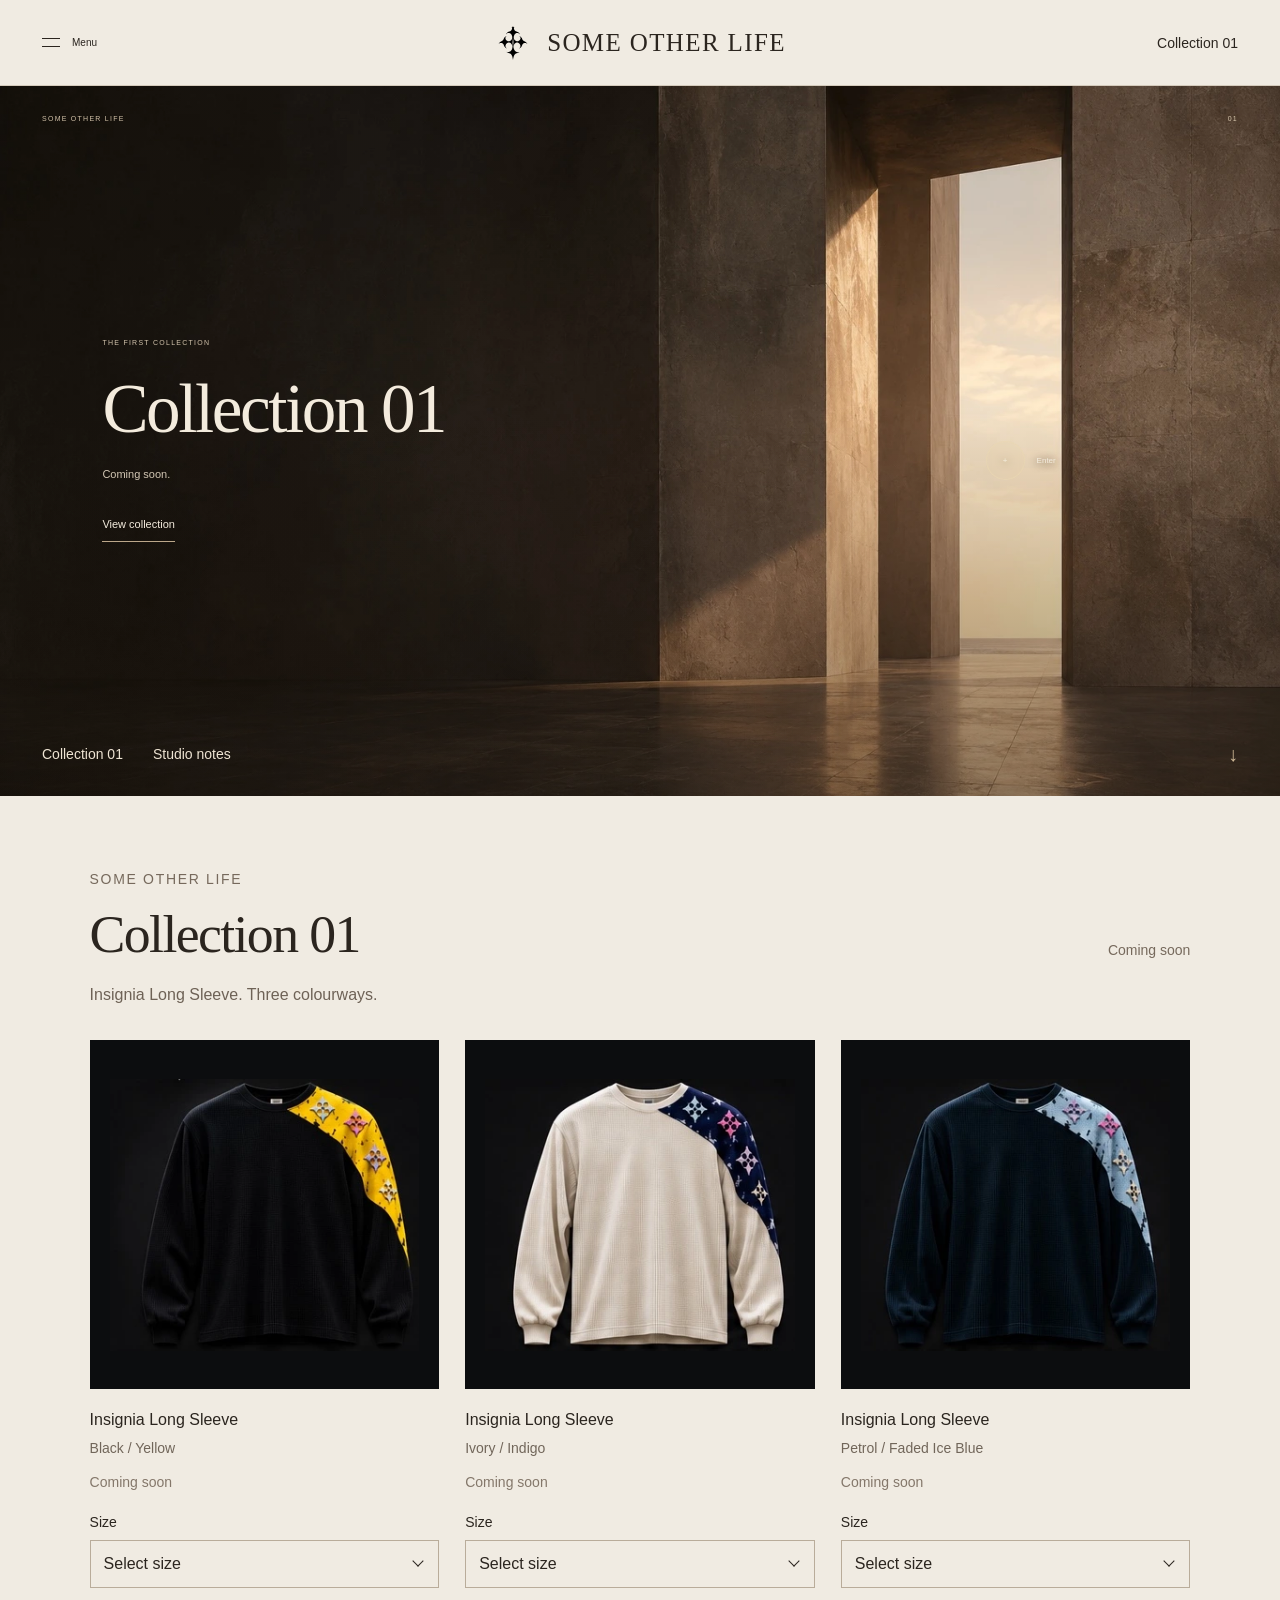
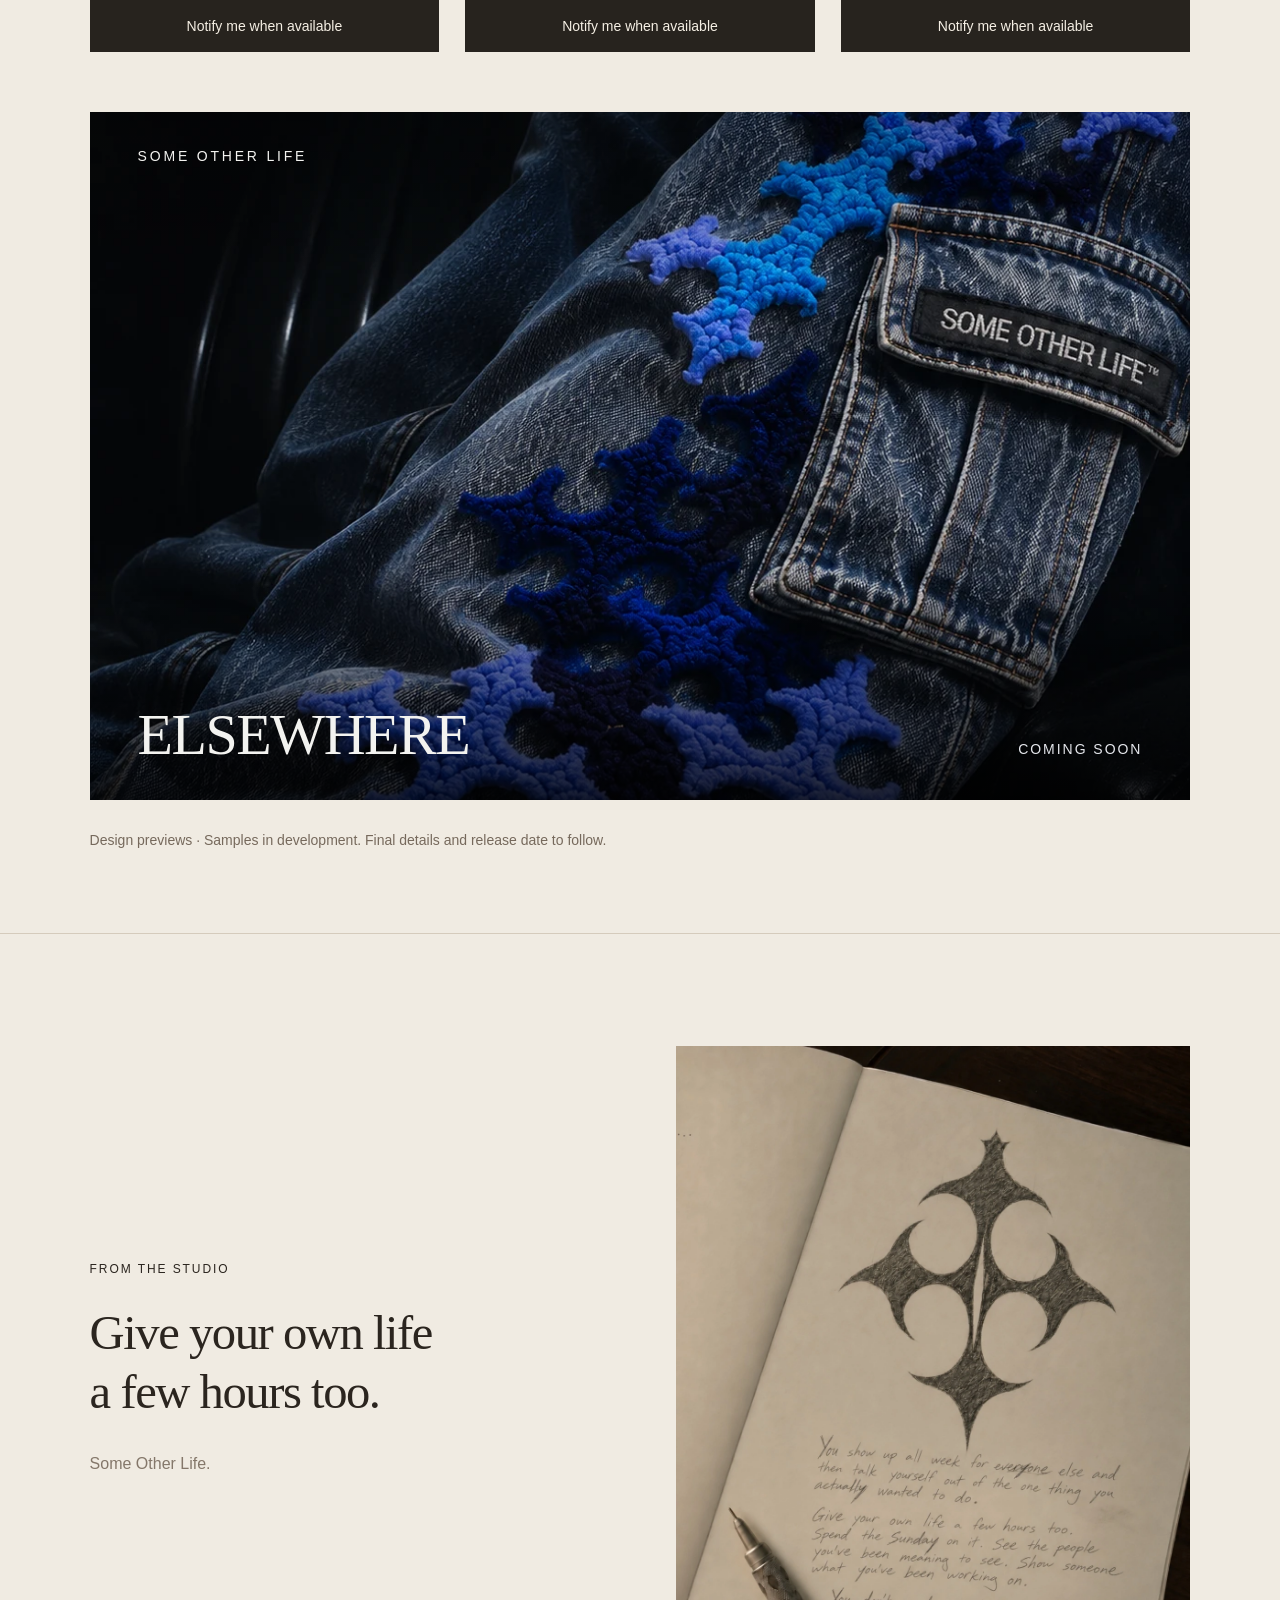
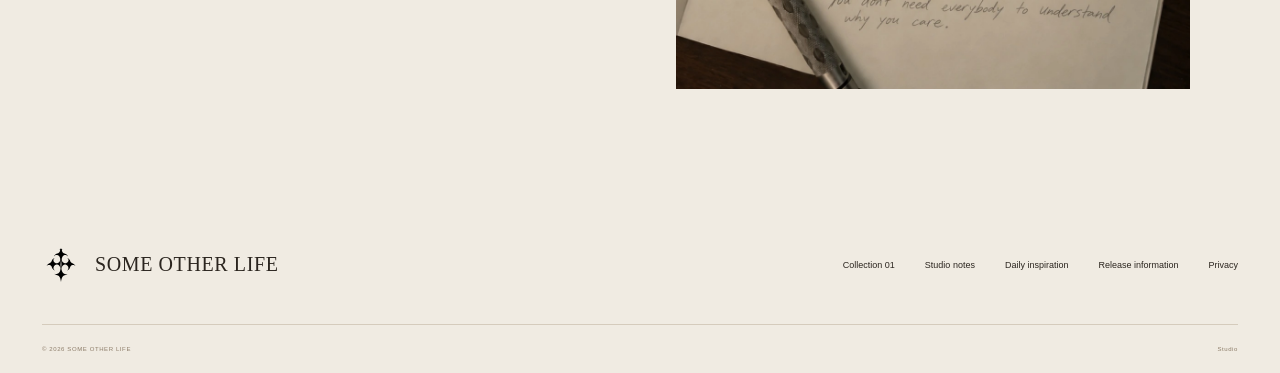
==== index.html @ ed12f30a "Use clean brand insignia consistently; remove obsolete diamond crop" ====
<!doctype html>
<html lang="en"><head><meta charset="UTF-8"/><meta name="viewport" content="width=device-width,initial-scale=1.0"/><title>SOME OTHER LIFE — Independent Fashion Label | Collection 01</title><meta name="description" content="SOME OTHER LIFE is an independent Australian fashion label. Explore Collection 01, the Insignia Long Sleeve and denim design previews, and receive release updates."/><link rel="canonical" href="https://someotherlife.studio/"/><meta property="og:url" content="https://someotherlife.studio/"/><meta property="og:site_name" content="SOME OTHER LIFE"/><script type="application/ld+json">{"@context":"https://schema.org","@graph":[{"@type":"Organization","@id":"https://someotherlife.studio/#organization","name":"SOME OTHER LIFE","url":"https://someotherlife.studio/","sameAs":["https://www.instagram.com/someotherlifestudio/"]},{"@type":"WebSite","@id":"https://someotherlife.studio/#website","name":"SOME OTHER LIFE","url":"https://someotherlife.studio/","publisher":{"@id":"https://someotherlife.studio/#organization"}}]}</script><link rel="icon" href="/favicon.svg?v=insignia-20261124" type="image/svg+xml" sizes="any"/><meta property="og:title" content="SOME OTHER LIFE — Collection 01"/><meta property="og:description" content="Collection 01. Coming soon."/><meta property="og:image" content="https://someotherlife.studio/assets/social.jpg"/><meta property="og:type" content="website"/><meta name="twitter:card" content="summary_large_image"/>  <script type="module" crossorigin src="/assets/index-BWo45tri.js"></script>
  <link rel="stylesheet" crossorigin href="/assets/index-CnQUhE2J.css">
</head><body class="antialiased"><div id="root"><link rel="preload" as="image" href="/assets/insignia.svg"/><link rel="preload" as="image" href="/assets/entrance.webp" fetchPriority="high"/><a class="skip-link" href="#main">Skip to content</a><header class="site-header"><button class="nav-button menu-toggle" aria-label="Open menu" aria-haspopup="dialog"><span class="menu-lines" aria-hidden="true"></span><span>Menu</span></button><a class="brand" href="/" aria-label="Some Other Life home"><img class="brand-emblem" src="/assets/insignia.svg" alt="" width="38" height="44"/><span>SOME OTHER LIFE</span></a><a class="nav-button shop-nav-link" href="#collection-preview">Collection 01</a></header><main id="main"><section class="hero scene-0" aria-labelledby="hero-title"><img class="hero-image" src="/assets/entrance.webp" alt="A warm stone doorway opening into golden light" width="1536" height="1024" fetchPriority="high"/><div class="hero-shade"></div><div class="hero-label"><span>SOME OTHER LIFE</span><span>01</span></div><div class="hero-copy"><p class="eyebrow">THE FIRST COLLECTION</p><h1 id="hero-title">Collection 01</h1><p class="hero-description">Coming soon.</p><a class="hero-link" href="#collection-preview">View collection</a></div><button class="door-hotspot" aria-label="View Collection 01"><span aria-hidden="true">+</span><span>Enter</span></button><div class="hero-bottom"><nav class="shop-section-nav" aria-label="Explore"><a href="#collection-preview">Collection 01</a><a href="#studio-notes">Studio notes</a></nav><a href="#collection-preview" class="scroll-link" aria-label="Scroll to Collection 01">↓</a></div></section><section class="collection-shop section-wrap" id="collection-preview" aria-labelledby="collection-title"><div class="shop-heading"><div><p class="eyebrow">SOME OTHER LIFE</p><h2 id="collection-title">Collection 01</h2></div><span class="shop-release-status">Coming soon</span></div><p class="shop-description">Insignia Long Sleeve. Three colourways.</p><div class="product-grid"><article class="product-card" aria-labelledby="product-black-yellow"><div class="product-square"><img src="/assets/collection-01-black-yellow.svg" alt="Insignia Long Sleeve design preview in black / yellow" width="330" height="290" loading="lazy" decoding="async"/></div><div class="product-info"><h3 id="product-black-yellow">Insignia Long Sleeve</h3><p class="product-colour">Black / Yellow</p><p class="product-availability">Coming soon</p><label class="product-size-label" for="size-black-yellow">Size</label><div class="product-size-wrap"><select id="size-black-yellow" aria-label="Size for Black / Yellow" aria-invalid="false"><option value="" disabled="" selected="">Select size</option><option value="XS">XS</option><option value="S">S</option><option value="M">M</option><option value="L">L</option><option value="XL">XL</option><option value="XXL">XXL</option></select></div><button type="button" class="product-notify" aria-expanded="false" aria-controls="availability-signup">Notify me when available</button></div></article><article class="product-card" aria-labelledby="product-ivory-indigo"><div class="product-square"><img src="/assets/collection-01-ivory-indigo.svg" alt="Insignia Long Sleeve design preview in ivory / indigo" width="330" height="290" loading="lazy" decoding="async"/></div><div class="product-info"><h3 id="product-ivory-indigo">Insignia Long Sleeve</h3><p class="product-colour">Ivory / Indigo</p><p class="product-availability">Coming soon</p><label class="product-size-label" for="size-ivory-indigo">Size</label><div class="product-size-wrap"><select id="size-ivory-indigo" aria-label="Size for Ivory / Indigo" aria-invalid="false"><option value="" disabled="" selected="">Select size</option><option value="XS">XS</option><option value="S">S</option><option value="M">M</option><option value="L">L</option><option value="XL">XL</option><option value="XXL">XXL</option></select></div><button type="button" class="product-notify" aria-expanded="false" aria-controls="availability-signup">Notify me when available</button></div></article><article class="product-card" aria-labelledby="product-petrol-ice"><div class="product-square"><img src="/assets/collection-01-petrol-ice.svg" alt="Insignia Long Sleeve design preview in petrol / faded ice blue" width="330" height="290" loading="lazy" decoding="async"/></div><div class="product-info"><h3 id="product-petrol-ice">Insignia Long Sleeve</h3><p class="product-colour">Petrol / Faded Ice Blue</p><p class="product-availability">Coming soon</p><label class="product-size-label" for="size-petrol-ice">Size</label><div class="product-size-wrap"><select id="size-petrol-ice" aria-label="Size for Petrol / Faded Ice Blue" aria-invalid="false"><option value="" disabled="" selected="">Select size</option><option value="XS">XS</option><option value="S">S</option><option value="M">M</option><option value="L">L</option><option value="XL">XL</option><option value="XXL">XXL</option></select></div><button type="button" class="product-notify" aria-expanded="false" aria-controls="availability-signup">Notify me when available</button></div></article></div><section class="denim-feature" aria-labelledby="elsewhere-title"><div class="denim-feature-visual"><img src="/assets/elsewhere-night-study-1120.webp" srcSet="/assets/elsewhere-night-study-640.webp 640w, /assets/elsewhere-night-study-1120.webp 1120w" sizes="(max-width: 700px) 100vw, 86vw" alt="A close detail of blue chenille insignia and washed-indigo cargo denim draped across black leather at night" width="1120" height="1400" loading="lazy" decoding="async"/></div><div class="denim-feature-content"><p class="denim-feature-index">SOME OTHER LIFE</p><div class="denim-feature-bottom"><h3 id="elsewhere-title">ELSEWHERE</h3><p class="denim-feature-coming">COMING SOON</p></div></div></section><p class="shop-preview-note">Design previews · Samples in development. Final details and release date to follow.</p></section><section class="studio-notes section-wrap" id="studio-notes" aria-labelledby="notes-title"><div class="studio-note-copy"><p class="eyebrow">FROM THE STUDIO</p><h2 id="notes-title">Give your own life<br/>a few hours too.</h2><p>Some Other Life.</p></div><img class="studio-notes-image" src="/assets/studio-notes.webp" alt="An open notebook with a sketch of the Some Other Life emblem" width="1122" height="1402" loading="lazy" decoding="async"/></section></main><footer class="site-footer"><a class="footer-brand" href="#" aria-label="Some Other Life, back to top"><img src="/assets/insignia.svg" alt="" width="38" height="44"/>SOME OTHER LIFE</a><nav aria-label="Footer"><a href="#collection-preview">Collection 01</a><a href="#studio-notes">Studio notes</a><button>Daily inspiration</button><button>Release information</button><button>Privacy</button></nav><div class="footer-bottom"><span>© <!-- -->2026<!-- --> SOME OTHER LIFE</span><a href="/studio">Studio</a></div></footer><details class="daily-note" id="daily-note"><summary class="daily-note-trigger" aria-label="Daily inspiration"><img class="daily-note-emblem" src="/assets/insignia.svg" alt="" width="32" height="32"/><span class="daily-note-meta"><span class="daily-note-label">DAILY INSPIRATION</span><span class="daily-note-person">VIRGIL ABLOH</span></span><span class="daily-note-expand" aria-hidden="true">+</span></summary><div class="daily-note-content"><div class="daily-note-date"><time>A new note each day</time></div><p class="daily-note-kind">A REFLECTION ON VIRGIL ABLOH</p><blockquote>The world you&#x27;re looking for might not exist yet. You don&#x27;t have to wait for someone to invite you into it. Build the version you&#x27;ve been imagining, make the details mean something, and trust that one day somebody else will find a piece of themselves in what you created.</blockquote><p class="daily-note-influence">VIRGIL ABLOH — “You can do it, too.”</p><div class="daily-note-credit"><span>WORDS / <strong>SOME OTHER LIFE</strong></span><a href="https://d3uqg2ap1kpnl9.cloudfront.net/wp-content/uploads/2022/01/21104954/shownotes_FW22_def_1.pdf" target="_blank" rel="noopener noreferrer">View source</a></div><p class="daily-note-schedule">New at midnight · Queensland time</p></div></details><dialog class="menu-dialog" aria-labelledby="menu-title"><div class="menu-panel"><div class="dialog-top"><span id="menu-title" class="eyebrow">SOME OTHER LIFE</span><button class="icon-button" aria-label="Close menu"><svg aria-hidden="true" width="22" height="22" viewBox="0 0 24 24"><path d="m5 5 14 14M19 5 5 19" stroke="currentColor" stroke-width="1.2"></path></svg></button></div><nav aria-label="Main navigation"><a href="#collection-preview">Collection 01</a><a href="#studio-notes">Studio notes</a><button>Daily inspiration</button></nav></div></dialog><dialog class="info-dialog" aria-labelledby="info-title"><div class="info-content"><div class="dialog-top"><span class="eyebrow">SOME OTHER LIFE</span><button class="icon-button" aria-label="Close information"><svg aria-hidden="true" width="22" height="22" viewBox="0 0 24 24"><path d="m5 5 14 14M19 5 5 19" stroke="currentColor" stroke-width="1.2"></path></svg></button></div><h2 id="info-title">Collection 01</h2><p>Collection 01 is in development. The release date, final prices and details will be announced before orders open.</p><p>An availability signup does not reserve a garment or create an order.</p><button class="product-notify">View collection</button></div></dialog></div></body></html>
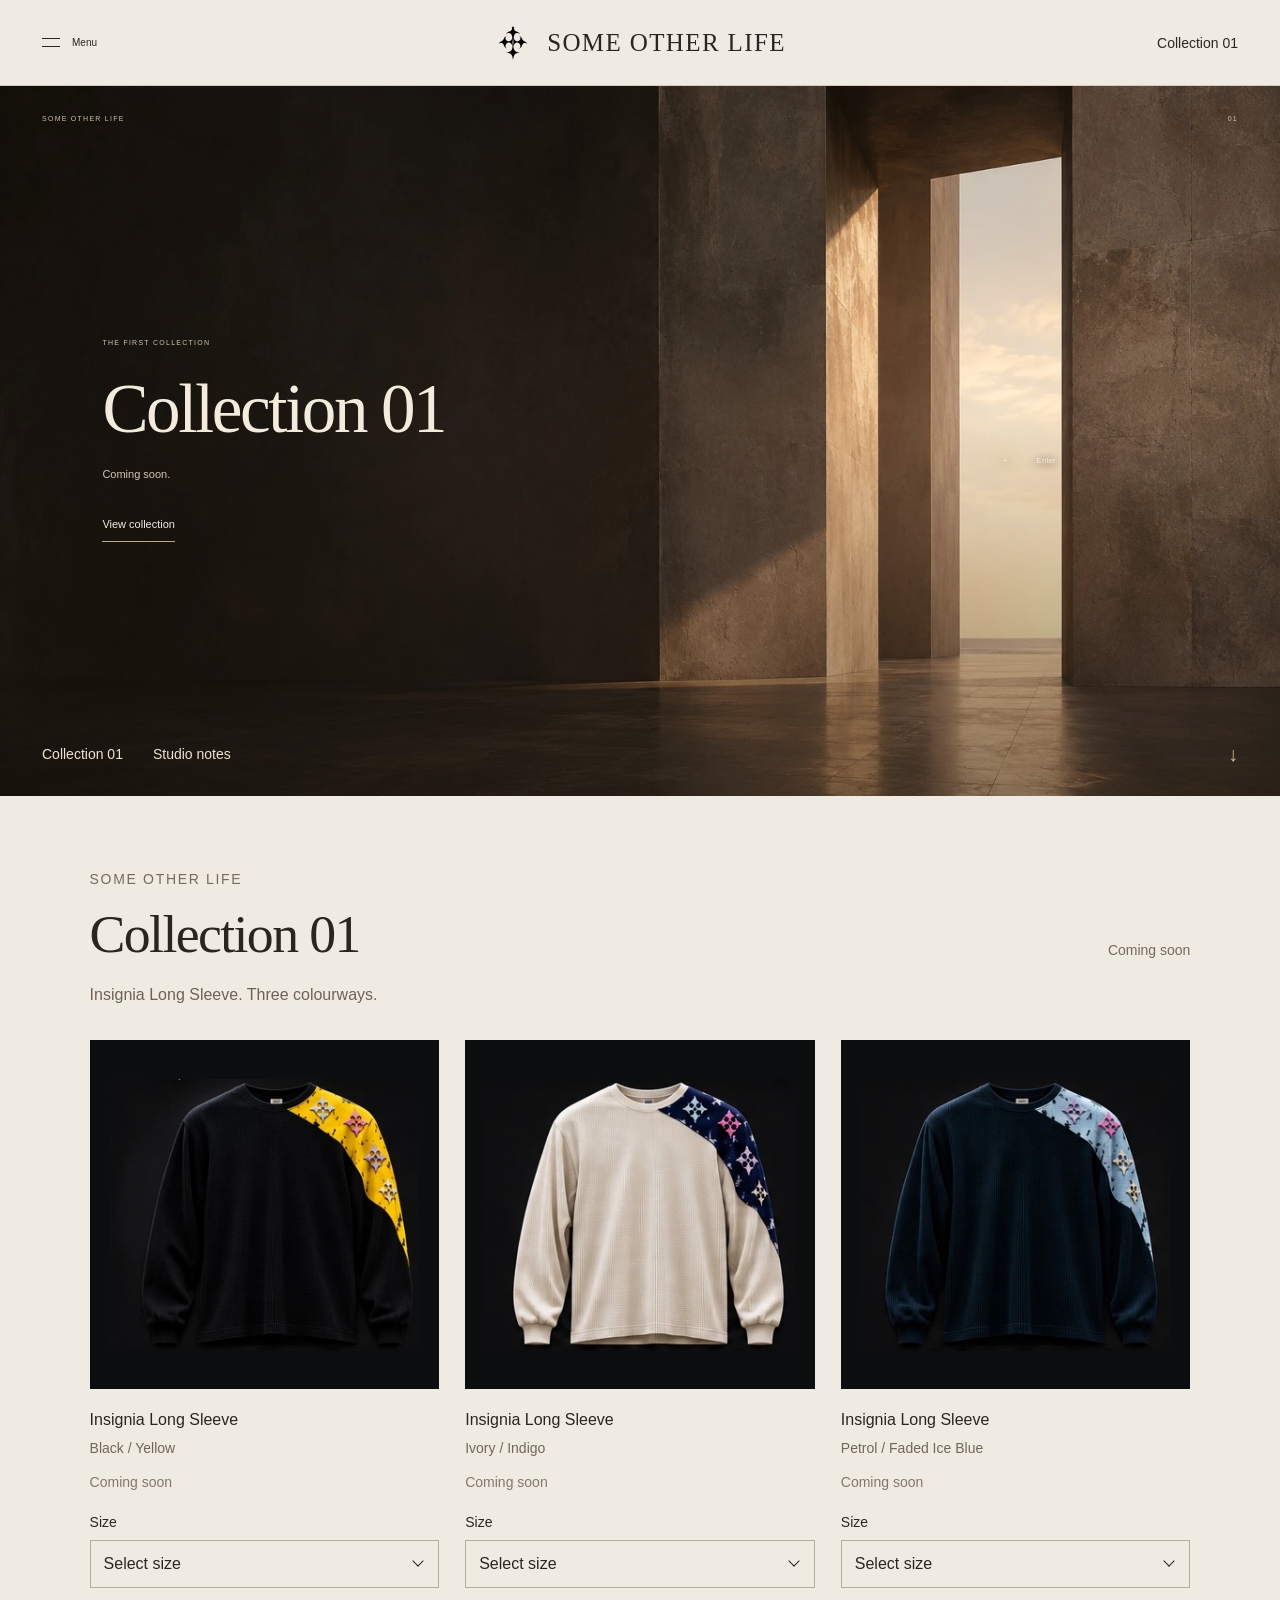
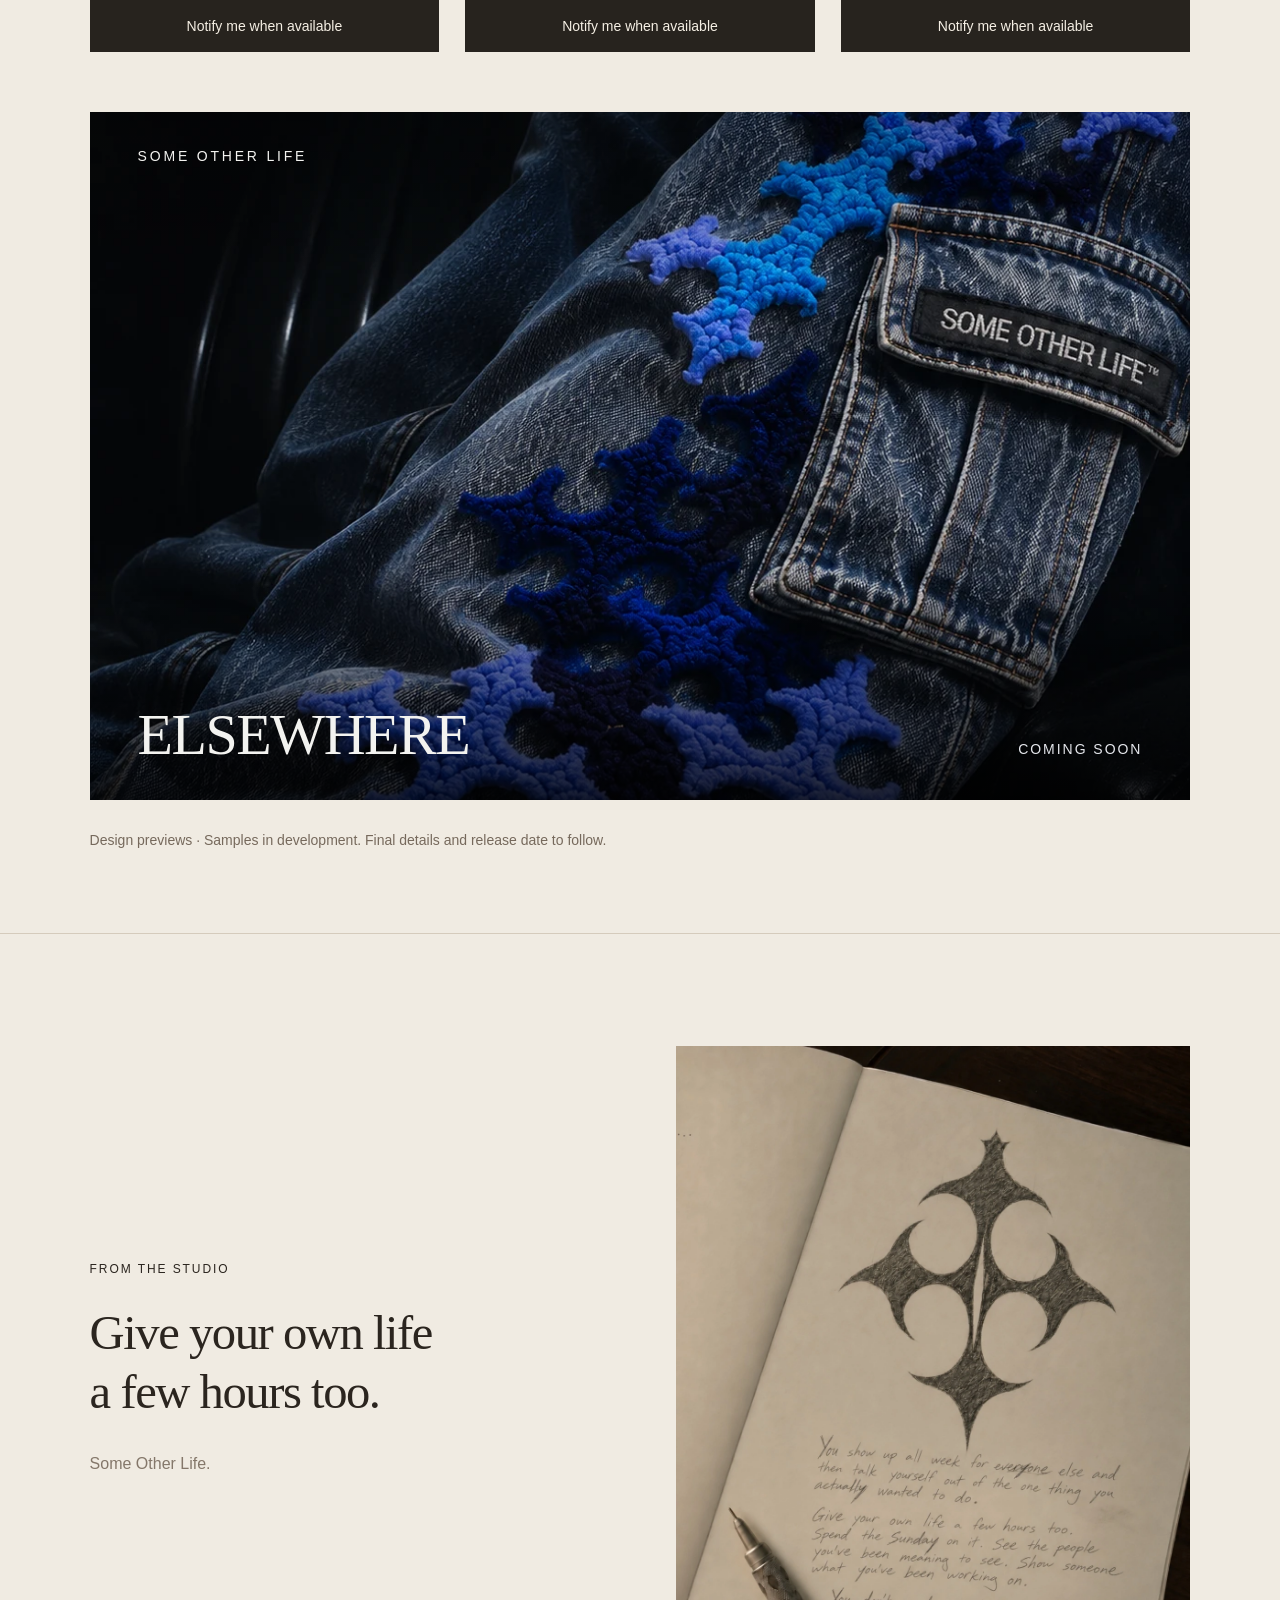
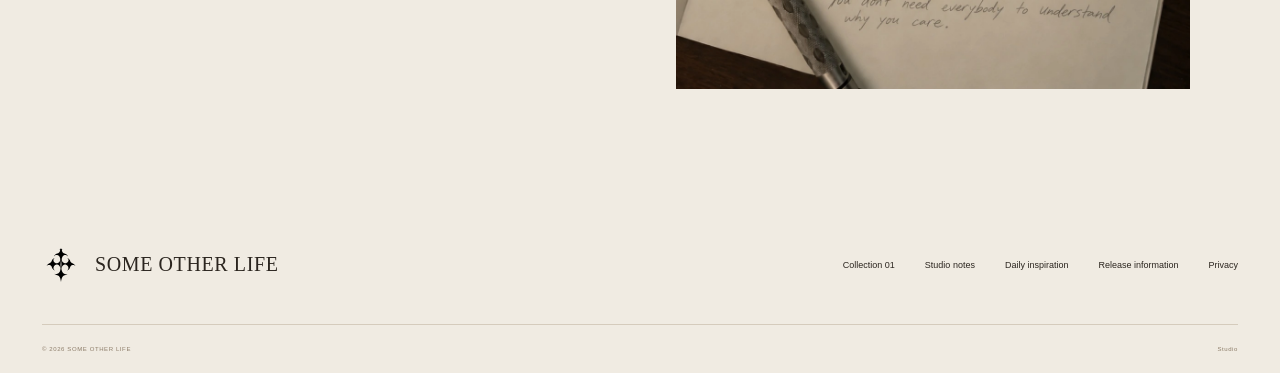
==== commit c12fd069: "Refine official search and share metadata to concise brand editorial copy" ====
--- a/index.html
+++ b/index.html
@@ -1,4 +1,4 @@
 <!doctype html>
-<html lang="en"><head><meta charset="UTF-8"/><meta name="viewport" content="width=device-width,initial-scale=1.0"/><title>SOME OTHER LIFE — Independent Fashion Label | Collection 01</title><meta name="description" content="SOME OTHER LIFE is an independent Australian fashion label. Explore Collection 01, the Insignia Long Sleeve and denim design previews, and receive release updates."/><link rel="canonical" href="https://someotherlife.studio/"/><meta property="og:url" content="https://someotherlife.studio/"/><meta property="og:site_name" content="SOME OTHER LIFE"/><script type="application/ld+json">{"@context":"https://schema.org","@graph":[{"@type":"Organization","@id":"https://someotherlife.studio/#organization","name":"SOME OTHER LIFE","url":"https://someotherlife.studio/","sameAs":["https://www.instagram.com/someotherlifestudio/"]},{"@type":"WebSite","@id":"https://someotherlife.studio/#website","name":"SOME OTHER LIFE","url":"https://someotherlife.studio/","publisher":{"@id":"https://someotherlife.studio/#organization"}}]}</script><link rel="icon" href="/favicon.svg?v=insignia-20261124" type="image/svg+xml" sizes="any"/><meta property="og:title" content="SOME OTHER LIFE — Collection 01"/><meta property="og:description" content="Collection 01. Coming soon."/><meta property="og:image" content="https://someotherlife.studio/assets/social.jpg"/><meta property="og:type" content="website"/><meta name="twitter:card" content="summary_large_image"/>  <script type="module" crossorigin src="/assets/index-BWo45tri.js"></script>
+<html lang="en"><head><meta charset="UTF-8"/><meta name="viewport" content="width=device-width,initial-scale=1.0"/><title>SOME OTHER LIFE</title><meta name="description" content="For a life not yet lived. An independent Australian clothing label. Collection 01 — coming soon."/><link rel="canonical" href="https://someotherlife.studio/"/><meta property="og:url" content="https://someotherlife.studio/"/><meta property="og:site_name" content="SOME OTHER LIFE"/><script type="application/ld+json">{"@context":"https://schema.org","@graph":[{"@type":"Organization","@id":"https://someotherlife.studio/#organization","name":"SOME OTHER LIFE","url":"https://someotherlife.studio/","sameAs":["https://www.instagram.com/someotherlifestudio/"]},{"@type":"WebSite","@id":"https://someotherlife.studio/#website","name":"SOME OTHER LIFE","url":"https://someotherlife.studio/","publisher":{"@id":"https://someotherlife.studio/#organization"}}]}</script><link rel="icon" href="/favicon.svg?v=insignia-20261124" type="image/svg+xml" sizes="any"/><meta property="og:title" content="SOME OTHER LIFE"/><meta property="og:description" content="For a life not yet lived. An independent Australian clothing label. Collection 01 — coming soon."/><meta property="og:image" content="https://someotherlife.studio/assets/social.jpg"/><meta property="og:type" content="website"/><meta name="twitter:card" content="summary_large_image"/>  <script type="module" crossorigin src="/assets/index-BWo45tri.js"></script>
   <link rel="stylesheet" crossorigin href="/assets/index-CnQUhE2J.css">
 </head><body class="antialiased"><div id="root"><link rel="preload" as="image" href="/assets/insignia.svg"/><link rel="preload" as="image" href="/assets/entrance.webp" fetchPriority="high"/><a class="skip-link" href="#main">Skip to content</a><header class="site-header"><button class="nav-button menu-toggle" aria-label="Open menu" aria-haspopup="dialog"><span class="menu-lines" aria-hidden="true"></span><span>Menu</span></button><a class="brand" href="/" aria-label="Some Other Life home"><img class="brand-emblem" src="/assets/insignia.svg" alt="" width="38" height="44"/><span>SOME OTHER LIFE</span></a><a class="nav-button shop-nav-link" href="#collection-preview">Collection 01</a></header><main id="main"><section class="hero scene-0" aria-labelledby="hero-title"><img class="hero-image" src="/assets/entrance.webp" alt="A warm stone doorway opening into golden light" width="1536" height="1024" fetchPriority="high"/><div class="hero-shade"></div><div class="hero-label"><span>SOME OTHER LIFE</span><span>01</span></div><div class="hero-copy"><p class="eyebrow">THE FIRST COLLECTION</p><h1 id="hero-title">Collection 01</h1><p class="hero-description">Coming soon.</p><a class="hero-link" href="#collection-preview">View collection</a></div><button class="door-hotspot" aria-label="View Collection 01"><span aria-hidden="true">+</span><span>Enter</span></button><div class="hero-bottom"><nav class="shop-section-nav" aria-label="Explore"><a href="#collection-preview">Collection 01</a><a href="#studio-notes">Studio notes</a></nav><a href="#collection-preview" class="scroll-link" aria-label="Scroll to Collection 01">↓</a></div></section><section class="collection-shop section-wrap" id="collection-preview" aria-labelledby="collection-title"><div class="shop-heading"><div><p class="eyebrow">SOME OTHER LIFE</p><h2 id="collection-title">Collection 01</h2></div><span class="shop-release-status">Coming soon</span></div><p class="shop-description">Insignia Long Sleeve. Three colourways.</p><div class="product-grid"><article class="product-card" aria-labelledby="product-black-yellow"><div class="product-square"><img src="/assets/collection-01-black-yellow.svg" alt="Insignia Long Sleeve design preview in black / yellow" width="330" height="290" loading="lazy" decoding="async"/></div><div class="product-info"><h3 id="product-black-yellow">Insignia Long Sleeve</h3><p class="product-colour">Black / Yellow</p><p class="product-availability">Coming soon</p><label class="product-size-label" for="size-black-yellow">Size</label><div class="product-size-wrap"><select id="size-black-yellow" aria-label="Size for Black / Yellow" aria-invalid="false"><option value="" disabled="" selected="">Select size</option><option value="XS">XS</option><option value="S">S</option><option value="M">M</option><option value="L">L</option><option value="XL">XL</option><option value="XXL">XXL</option></select></div><button type="button" class="product-notify" aria-expanded="false" aria-controls="availability-signup">Notify me when available</button></div></article><article class="product-card" aria-labelledby="product-ivory-indigo"><div class="product-square"><img src="/assets/collection-01-ivory-indigo.svg" alt="Insignia Long Sleeve design preview in ivory / indigo" width="330" height="290" loading="lazy" decoding="async"/></div><div class="product-info"><h3 id="product-ivory-indigo">Insignia Long Sleeve</h3><p class="product-colour">Ivory / Indigo</p><p class="product-availability">Coming soon</p><label class="product-size-label" for="size-ivory-indigo">Size</label><div class="product-size-wrap"><select id="size-ivory-indigo" aria-label="Size for Ivory / Indigo" aria-invalid="false"><option value="" disabled="" selected="">Select size</option><option value="XS">XS</option><option value="S">S</option><option value="M">M</option><option value="L">L</option><option value="XL">XL</option><option value="XXL">XXL</option></select></div><button type="button" class="product-notify" aria-expanded="false" aria-controls="availability-signup">Notify me when available</button></div></article><article class="product-card" aria-labelledby="product-petrol-ice"><div class="product-square"><img src="/assets/collection-01-petrol-ice.svg" alt="Insignia Long Sleeve design preview in petrol / faded ice blue" width="330" height="290" loading="lazy" decoding="async"/></div><div class="product-info"><h3 id="product-petrol-ice">Insignia Long Sleeve</h3><p class="product-colour">Petrol / Faded Ice Blue</p><p class="product-availability">Coming soon</p><label class="product-size-label" for="size-petrol-ice">Size</label><div class="product-size-wrap"><select id="size-petrol-ice" aria-label="Size for Petrol / Faded Ice Blue" aria-invalid="false"><option value="" disabled="" selected="">Select size</option><option value="XS">XS</option><option value="S">S</option><option value="M">M</option><option value="L">L</option><option value="XL">XL</option><option value="XXL">XXL</option></select></div><button type="button" class="product-notify" aria-expanded="false" aria-controls="availability-signup">Notify me when available</button></div></article></div><section class="denim-feature" aria-labelledby="elsewhere-title"><div class="denim-feature-visual"><img src="/assets/elsewhere-night-study-1120.webp" srcSet="/assets/elsewhere-night-study-640.webp 640w, /assets/elsewhere-night-study-1120.webp 1120w" sizes="(max-width: 700px) 100vw, 86vw" alt="A close detail of blue chenille insignia and washed-indigo cargo denim draped across black leather at night" width="1120" height="1400" loading="lazy" decoding="async"/></div><div class="denim-feature-content"><p class="denim-feature-index">SOME OTHER LIFE</p><div class="denim-feature-bottom"><h3 id="elsewhere-title">ELSEWHERE</h3><p class="denim-feature-coming">COMING SOON</p></div></div></section><p class="shop-preview-note">Design previews · Samples in development. Final details and release date to follow.</p></section><section class="studio-notes section-wrap" id="studio-notes" aria-labelledby="notes-title"><div class="studio-note-copy"><p class="eyebrow">FROM THE STUDIO</p><h2 id="notes-title">Give your own life<br/>a few hours too.</h2><p>Some Other Life.</p></div><img class="studio-notes-image" src="/assets/studio-notes.webp" alt="An open notebook with a sketch of the Some Other Life emblem" width="1122" height="1402" loading="lazy" decoding="async"/></section></main><footer class="site-footer"><a class="footer-brand" href="#" aria-label="Some Other Life, back to top"><img src="/assets/insignia.svg" alt="" width="38" height="44"/>SOME OTHER LIFE</a><nav aria-label="Footer"><a href="#collection-preview">Collection 01</a><a href="#studio-notes">Studio notes</a><button>Daily inspiration</button><button>Release information</button><button>Privacy</button></nav><div class="footer-bottom"><span>© <!-- -->2026<!-- --> SOME OTHER LIFE</span><a href="/studio">Studio</a></div></footer><details class="daily-note" id="daily-note"><summary class="daily-note-trigger" aria-label="Daily inspiration"><img class="daily-note-emblem" src="/assets/insignia.svg" alt="" width="32" height="32"/><span class="daily-note-meta"><span class="daily-note-label">DAILY INSPIRATION</span><span class="daily-note-person">VIRGIL ABLOH</span></span><span class="daily-note-expand" aria-hidden="true">+</span></summary><div class="daily-note-content"><div class="daily-note-date"><time>A new note each day</time></div><p class="daily-note-kind">A REFLECTION ON VIRGIL ABLOH</p><blockquote>The world you&#x27;re looking for might not exist yet. You don&#x27;t have to wait for someone to invite you into it. Build the version you&#x27;ve been imagining, make the details mean something, and trust that one day somebody else will find a piece of themselves in what you created.</blockquote><p class="daily-note-influence">VIRGIL ABLOH — “You can do it, too.”</p><div class="daily-note-credit"><span>WORDS / <strong>SOME OTHER LIFE</strong></span><a href="https://d3uqg2ap1kpnl9.cloudfront.net/wp-content/uploads/2022/01/21104954/shownotes_FW22_def_1.pdf" target="_blank" rel="noopener noreferrer">View source</a></div><p class="daily-note-schedule">New at midnight · Queensland time</p></div></details><dialog class="menu-dialog" aria-labelledby="menu-title"><div class="menu-panel"><div class="dialog-top"><span id="menu-title" class="eyebrow">SOME OTHER LIFE</span><button class="icon-button" aria-label="Close menu"><svg aria-hidden="true" width="22" height="22" viewBox="0 0 24 24"><path d="m5 5 14 14M19 5 5 19" stroke="currentColor" stroke-width="1.2"></path></svg></button></div><nav aria-label="Main navigation"><a href="#collection-preview">Collection 01</a><a href="#studio-notes">Studio notes</a><button>Daily inspiration</button></nav></div></dialog><dialog class="info-dialog" aria-labelledby="info-title"><div class="info-content"><div class="dialog-top"><span class="eyebrow">SOME OTHER LIFE</span><button class="icon-button" aria-label="Close information"><svg aria-hidden="true" width="22" height="22" viewBox="0 0 24 24"><path d="m5 5 14 14M19 5 5 19" stroke="currentColor" stroke-width="1.2"></path></svg></button></div><h2 id="info-title">Collection 01</h2><p>Collection 01 is in development. The release date, final prices and details will be announced before orders open.</p><p>An availability signup does not reserve a garment or create an order.</p><button class="product-notify">View collection</button></div></dialog></div></body></html>
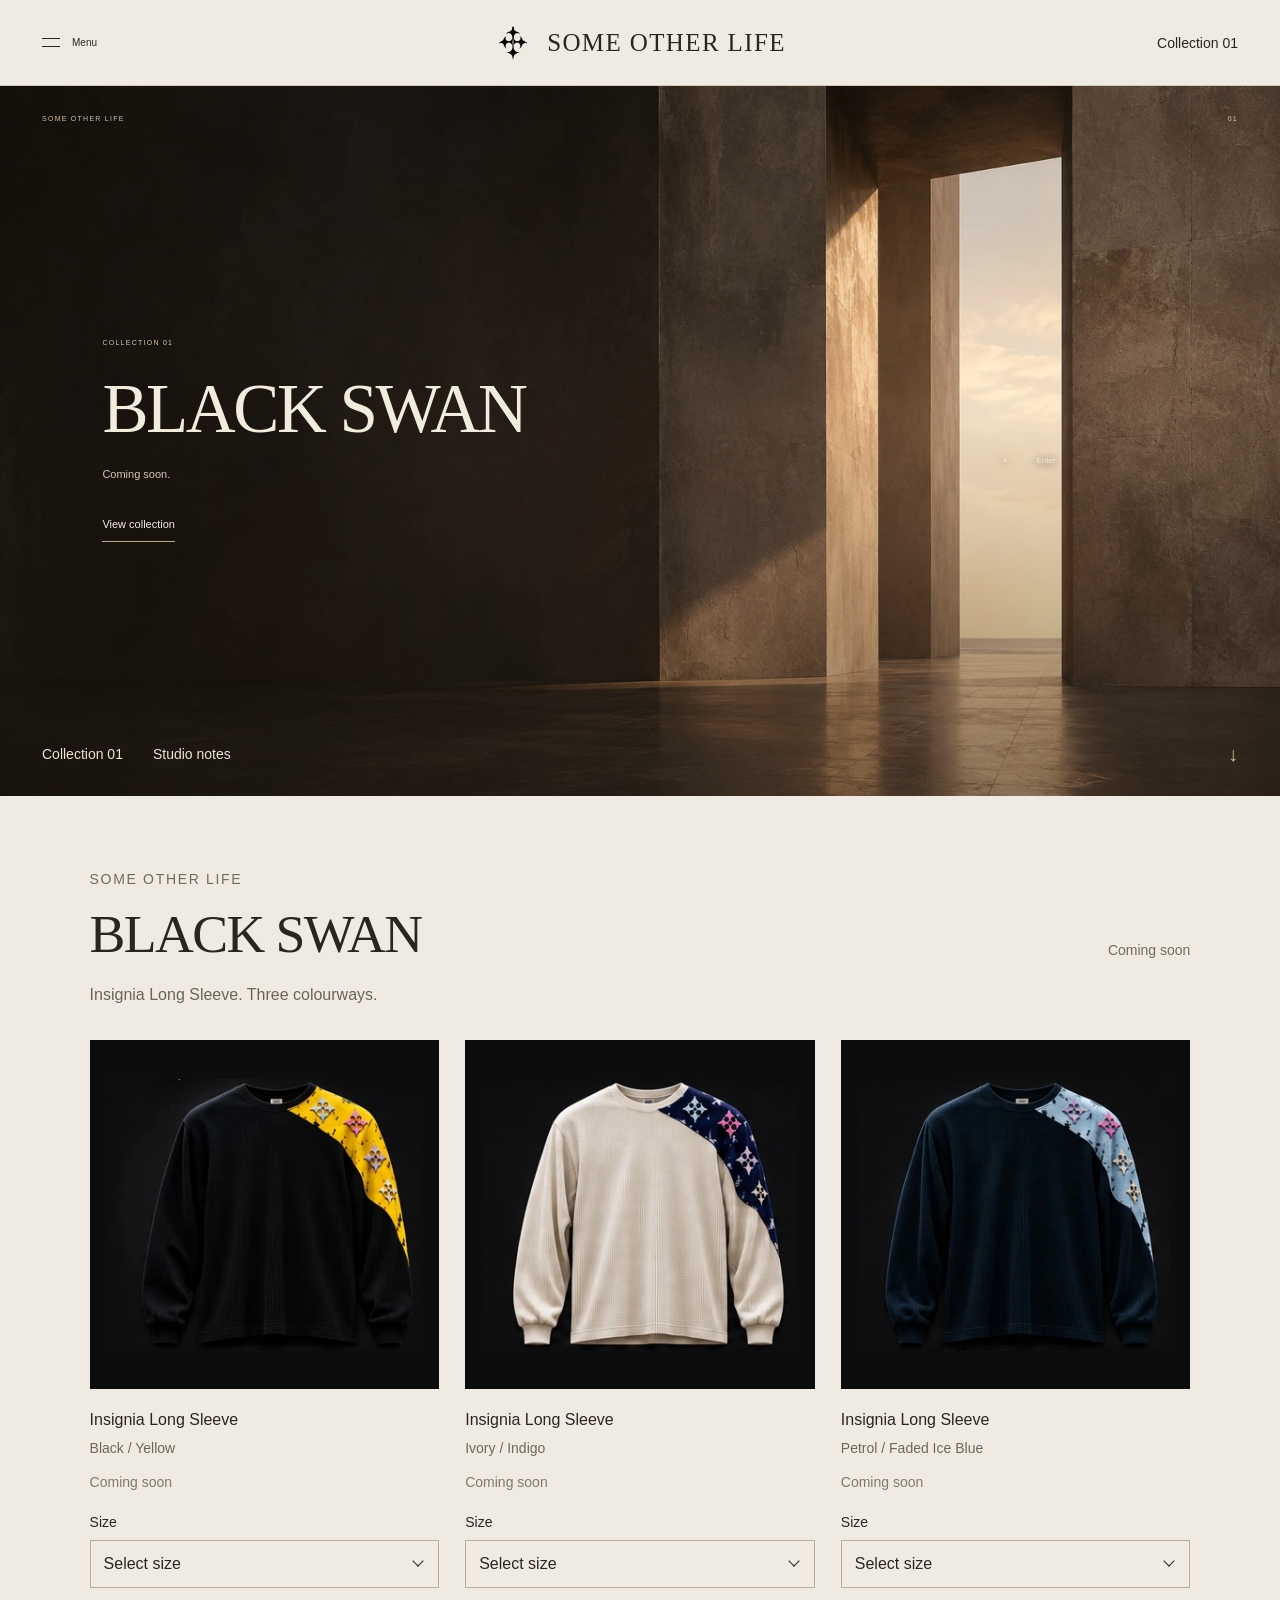
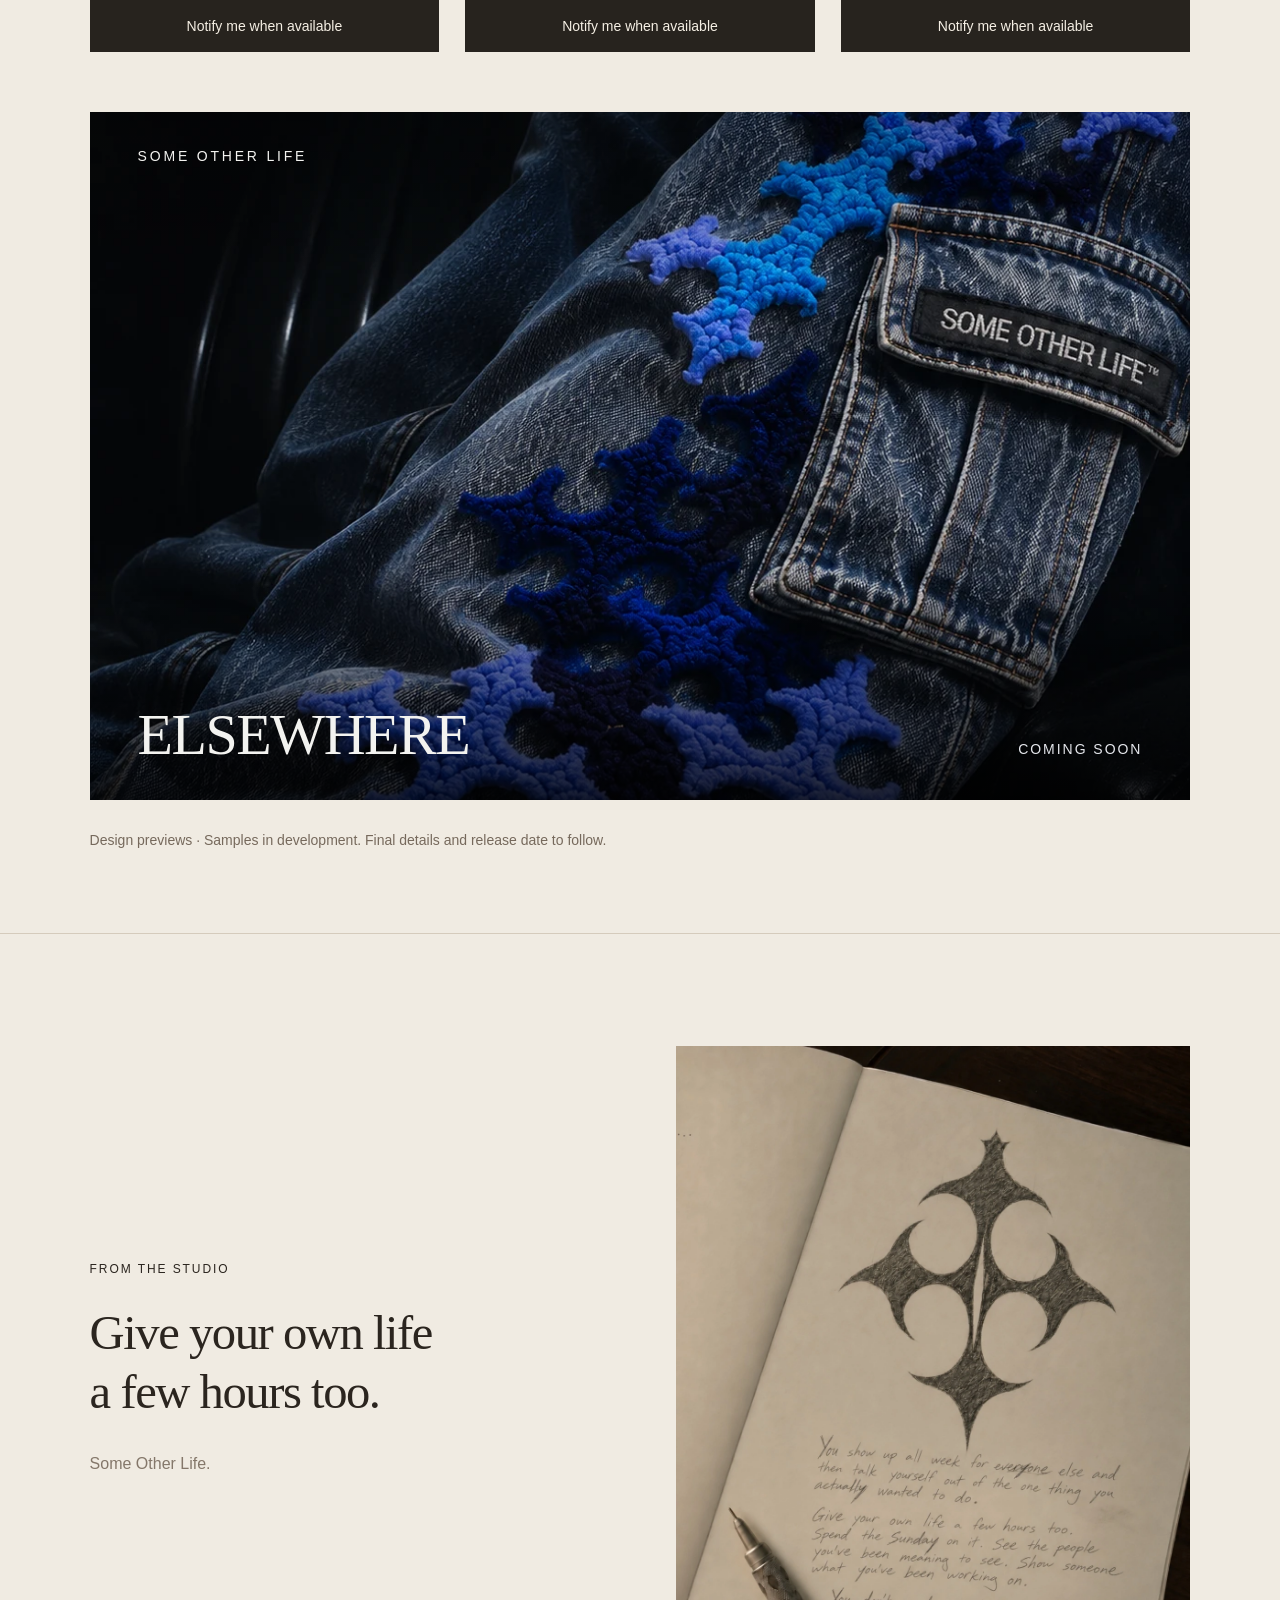
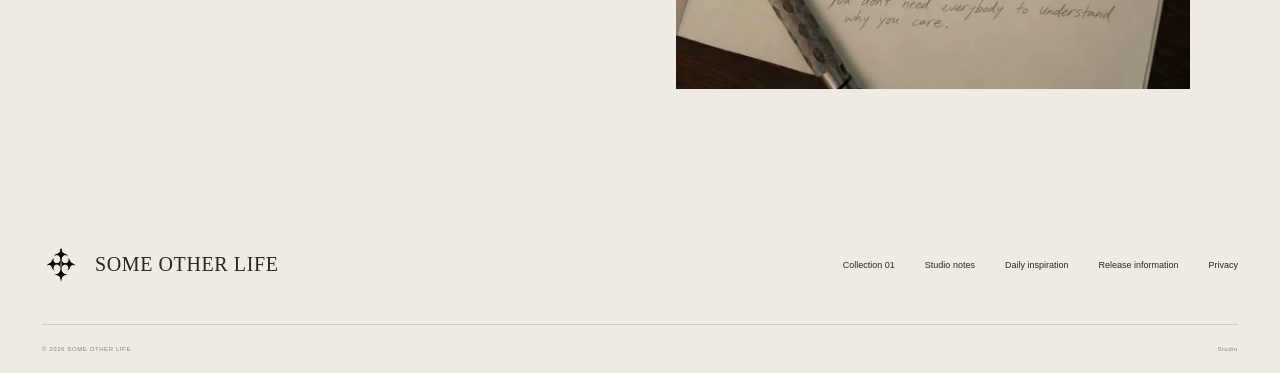
==== commit a916c17c: "Use official brand logo and strengthen Google organization identity" ====
--- a/index.html
+++ b/index.html
@@ -1,4 +1,4 @@
 <!doctype html>
-<html lang="en"><head><meta charset="UTF-8"/><meta name="viewport" content="width=device-width,initial-scale=1.0"/><title>SOME OTHER LIFE</title><meta name="description" content="For a life not yet lived. An independent Australian clothing label. Collection 01 — coming soon."/><link rel="canonical" href="https://someotherlife.studio/"/><meta property="og:url" content="https://someotherlife.studio/"/><meta property="og:site_name" content="SOME OTHER LIFE"/><script type="application/ld+json">{"@context":"https://schema.org","@graph":[{"@type":"Organization","@id":"https://someotherlife.studio/#organization","name":"SOME OTHER LIFE","url":"https://someotherlife.studio/","sameAs":["https://www.instagram.com/someotherlifestudio/"]},{"@type":"WebSite","@id":"https://someotherlife.studio/#website","name":"SOME OTHER LIFE","url":"https://someotherlife.studio/","publisher":{"@id":"https://someotherlife.studio/#organization"}}]}</script><link rel="icon" href="/favicon.svg?v=insignia-20261124" type="image/svg+xml" sizes="any"/><meta property="og:title" content="SOME OTHER LIFE"/><meta property="og:description" content="For a life not yet lived. An independent Australian clothing label. Collection 01 — coming soon."/><meta property="og:image" content="https://someotherlife.studio/assets/social.jpg"/><meta property="og:type" content="website"/><meta name="twitter:card" content="summary_large_image"/>  <script type="module" crossorigin src="/assets/index-BWo45tri.js"></script>
+<html lang="en"><head><meta charset="UTF-8"/><meta name="viewport" content="width=device-width,initial-scale=1.0"/><title>SOME OTHER LIFE</title><meta name="description" content="An independent clothing label. Collection 01 — BLACK SWAN."/><link rel="canonical" href="https://someotherlife.studio/"/><meta property="og:url" content="https://someotherlife.studio/"/><meta property="og:site_name" content="SOME OTHER LIFE"/><script type="application/ld+json">{"@context":"https://schema.org","@graph":[{"@type":"Organization","@id":"https://someotherlife.studio/#organization","name":"SOME OTHER LIFE","url":"https://someotherlife.studio/","logo":"https://someotherlife.studio/assets/official-insignia.png","description":"An independent clothing label. Collection 01 — BLACK SWAN.","email":"someotherlifetm@gmail.com","sameAs":["https://www.instagram.com/someotherlifestudio/"]},{"@type":"WebSite","@id":"https://someotherlife.studio/#website","name":"SOME OTHER LIFE","url":"https://someotherlife.studio/","publisher":{"@id":"https://someotherlife.studio/#organization"}}]}</script><link rel="icon" href="/favicon.png" type="image/png" sizes="256x256"/><meta property="og:title" content="SOME OTHER LIFE"/><meta property="og:description" content="An independent clothing label. Collection 01 — BLACK SWAN."/><meta property="og:image" content="https://someotherlife.studio/assets/social.jpg"/><meta property="og:type" content="website"/><meta name="twitter:card" content="summary_large_image"/>  <script type="module" crossorigin src="/assets/index-BWo45tri.js"></script>
   <link rel="stylesheet" crossorigin href="/assets/index-CnQUhE2J.css">
-</head><body class="antialiased"><div id="root"><link rel="preload" as="image" href="/assets/insignia.svg"/><link rel="preload" as="image" href="/assets/entrance.webp" fetchPriority="high"/><a class="skip-link" href="#main">Skip to content</a><header class="site-header"><button class="nav-button menu-toggle" aria-label="Open menu" aria-haspopup="dialog"><span class="menu-lines" aria-hidden="true"></span><span>Menu</span></button><a class="brand" href="/" aria-label="Some Other Life home"><img class="brand-emblem" src="/assets/insignia.svg" alt="" width="38" height="44"/><span>SOME OTHER LIFE</span></a><a class="nav-button shop-nav-link" href="#collection-preview">Collection 01</a></header><main id="main"><section class="hero scene-0" aria-labelledby="hero-title"><img class="hero-image" src="/assets/entrance.webp" alt="A warm stone doorway opening into golden light" width="1536" height="1024" fetchPriority="high"/><div class="hero-shade"></div><div class="hero-label"><span>SOME OTHER LIFE</span><span>01</span></div><div class="hero-copy"><p class="eyebrow">THE FIRST COLLECTION</p><h1 id="hero-title">Collection 01</h1><p class="hero-description">Coming soon.</p><a class="hero-link" href="#collection-preview">View collection</a></div><button class="door-hotspot" aria-label="View Collection 01"><span aria-hidden="true">+</span><span>Enter</span></button><div class="hero-bottom"><nav class="shop-section-nav" aria-label="Explore"><a href="#collection-preview">Collection 01</a><a href="#studio-notes">Studio notes</a></nav><a href="#collection-preview" class="scroll-link" aria-label="Scroll to Collection 01">↓</a></div></section><section class="collection-shop section-wrap" id="collection-preview" aria-labelledby="collection-title"><div class="shop-heading"><div><p class="eyebrow">SOME OTHER LIFE</p><h2 id="collection-title">Collection 01</h2></div><span class="shop-release-status">Coming soon</span></div><p class="shop-description">Insignia Long Sleeve. Three colourways.</p><div class="product-grid"><article class="product-card" aria-labelledby="product-black-yellow"><div class="product-square"><img src="/assets/collection-01-black-yellow.svg" alt="Insignia Long Sleeve design preview in black / yellow" width="330" height="290" loading="lazy" decoding="async"/></div><div class="product-info"><h3 id="product-black-yellow">Insignia Long Sleeve</h3><p class="product-colour">Black / Yellow</p><p class="product-availability">Coming soon</p><label class="product-size-label" for="size-black-yellow">Size</label><div class="product-size-wrap"><select id="size-black-yellow" aria-label="Size for Black / Yellow" aria-invalid="false"><option value="" disabled="" selected="">Select size</option><option value="XS">XS</option><option value="S">S</option><option value="M">M</option><option value="L">L</option><option value="XL">XL</option><option value="XXL">XXL</option></select></div><button type="button" class="product-notify" aria-expanded="false" aria-controls="availability-signup">Notify me when available</button></div></article><article class="product-card" aria-labelledby="product-ivory-indigo"><div class="product-square"><img src="/assets/collection-01-ivory-indigo.svg" alt="Insignia Long Sleeve design preview in ivory / indigo" width="330" height="290" loading="lazy" decoding="async"/></div><div class="product-info"><h3 id="product-ivory-indigo">Insignia Long Sleeve</h3><p class="product-colour">Ivory / Indigo</p><p class="product-availability">Coming soon</p><label class="product-size-label" for="size-ivory-indigo">Size</label><div class="product-size-wrap"><select id="size-ivory-indigo" aria-label="Size for Ivory / Indigo" aria-invalid="false"><option value="" disabled="" selected="">Select size</option><option value="XS">XS</option><option value="S">S</option><option value="M">M</option><option value="L">L</option><option value="XL">XL</option><option value="XXL">XXL</option></select></div><button type="button" class="product-notify" aria-expanded="false" aria-controls="availability-signup">Notify me when available</button></div></article><article class="product-card" aria-labelledby="product-petrol-ice"><div class="product-square"><img src="/assets/collection-01-petrol-ice.svg" alt="Insignia Long Sleeve design preview in petrol / faded ice blue" width="330" height="290" loading="lazy" decoding="async"/></div><div class="product-info"><h3 id="product-petrol-ice">Insignia Long Sleeve</h3><p class="product-colour">Petrol / Faded Ice Blue</p><p class="product-availability">Coming soon</p><label class="product-size-label" for="size-petrol-ice">Size</label><div class="product-size-wrap"><select id="size-petrol-ice" aria-label="Size for Petrol / Faded Ice Blue" aria-invalid="false"><option value="" disabled="" selected="">Select size</option><option value="XS">XS</option><option value="S">S</option><option value="M">M</option><option value="L">L</option><option value="XL">XL</option><option value="XXL">XXL</option></select></div><button type="button" class="product-notify" aria-expanded="false" aria-controls="availability-signup">Notify me when available</button></div></article></div><section class="denim-feature" aria-labelledby="elsewhere-title"><div class="denim-feature-visual"><img src="/assets/elsewhere-night-study-1120.webp" srcSet="/assets/elsewhere-night-study-640.webp 640w, /assets/elsewhere-night-study-1120.webp 1120w" sizes="(max-width: 700px) 100vw, 86vw" alt="A close detail of blue chenille insignia and washed-indigo cargo denim draped across black leather at night" width="1120" height="1400" loading="lazy" decoding="async"/></div><div class="denim-feature-content"><p class="denim-feature-index">SOME OTHER LIFE</p><div class="denim-feature-bottom"><h3 id="elsewhere-title">ELSEWHERE</h3><p class="denim-feature-coming">COMING SOON</p></div></div></section><p class="shop-preview-note">Design previews · Samples in development. Final details and release date to follow.</p></section><section class="studio-notes section-wrap" id="studio-notes" aria-labelledby="notes-title"><div class="studio-note-copy"><p class="eyebrow">FROM THE STUDIO</p><h2 id="notes-title">Give your own life<br/>a few hours too.</h2><p>Some Other Life.</p></div><img class="studio-notes-image" src="/assets/studio-notes.webp" alt="An open notebook with a sketch of the Some Other Life emblem" width="1122" height="1402" loading="lazy" decoding="async"/></section></main><footer class="site-footer"><a class="footer-brand" href="#" aria-label="Some Other Life, back to top"><img src="/assets/insignia.svg" alt="" width="38" height="44"/>SOME OTHER LIFE</a><nav aria-label="Footer"><a href="#collection-preview">Collection 01</a><a href="#studio-notes">Studio notes</a><button>Daily inspiration</button><button>Release information</button><button>Privacy</button></nav><div class="footer-bottom"><span>© <!-- -->2026<!-- --> SOME OTHER LIFE</span><a href="/studio">Studio</a></div></footer><details class="daily-note" id="daily-note"><summary class="daily-note-trigger" aria-label="Daily inspiration"><img class="daily-note-emblem" src="/assets/insignia.svg" alt="" width="32" height="32"/><span class="daily-note-meta"><span class="daily-note-label">DAILY INSPIRATION</span><span class="daily-note-person">VIRGIL ABLOH</span></span><span class="daily-note-expand" aria-hidden="true">+</span></summary><div class="daily-note-content"><div class="daily-note-date"><time>A new note each day</time></div><p class="daily-note-kind">A REFLECTION ON VIRGIL ABLOH</p><blockquote>The world you&#x27;re looking for might not exist yet. You don&#x27;t have to wait for someone to invite you into it. Build the version you&#x27;ve been imagining, make the details mean something, and trust that one day somebody else will find a piece of themselves in what you created.</blockquote><p class="daily-note-influence">VIRGIL ABLOH — “You can do it, too.”</p><div class="daily-note-credit"><span>WORDS / <strong>SOME OTHER LIFE</strong></span><a href="https://d3uqg2ap1kpnl9.cloudfront.net/wp-content/uploads/2022/01/21104954/shownotes_FW22_def_1.pdf" target="_blank" rel="noopener noreferrer">View source</a></div><p class="daily-note-schedule">New at midnight · Queensland time</p></div></details><dialog class="menu-dialog" aria-labelledby="menu-title"><div class="menu-panel"><div class="dialog-top"><span id="menu-title" class="eyebrow">SOME OTHER LIFE</span><button class="icon-button" aria-label="Close menu"><svg aria-hidden="true" width="22" height="22" viewBox="0 0 24 24"><path d="m5 5 14 14M19 5 5 19" stroke="currentColor" stroke-width="1.2"></path></svg></button></div><nav aria-label="Main navigation"><a href="#collection-preview">Collection 01</a><a href="#studio-notes">Studio notes</a><button>Daily inspiration</button></nav></div></dialog><dialog class="info-dialog" aria-labelledby="info-title"><div class="info-content"><div class="dialog-top"><span class="eyebrow">SOME OTHER LIFE</span><button class="icon-button" aria-label="Close information"><svg aria-hidden="true" width="22" height="22" viewBox="0 0 24 24"><path d="m5 5 14 14M19 5 5 19" stroke="currentColor" stroke-width="1.2"></path></svg></button></div><h2 id="info-title">Collection 01</h2><p>Collection 01 is in development. The release date, final prices and details will be announced before orders open.</p><p>An availability signup does not reserve a garment or create an order.</p><button class="product-notify">View collection</button></div></dialog></div></body></html>
+</head><body class="antialiased"><div id="root"><link rel="preload" as="image" href="/assets/official-insignia.png"/><link rel="preload" as="image" href="/assets/entrance.webp" fetchPriority="high"/><a class="skip-link" href="#main">Skip to content</a><header class="site-header"><button class="nav-button menu-toggle" aria-label="Open menu" aria-haspopup="dialog"><span class="menu-lines" aria-hidden="true"></span><span>Menu</span></button><a class="brand" href="/" aria-label="Some Other Life home"><img class="brand-emblem" src="/assets/official-insignia.png" alt="" width="38" height="44"/><span>SOME OTHER LIFE</span></a><a class="nav-button shop-nav-link" href="#collection-preview">Collection 01</a></header><main id="main"><section class="hero scene-0" aria-labelledby="hero-title"><img class="hero-image" src="/assets/entrance.webp" alt="A warm stone doorway opening into golden light" width="1536" height="1024" fetchPriority="high"/><div class="hero-shade"></div><div class="hero-label"><span>SOME OTHER LIFE</span><span>01</span></div><div class="hero-copy"><p class="eyebrow">COLLECTION 01</p><h1 id="hero-title">BLACK SWAN</h1><p class="hero-description">Coming soon.</p><a class="hero-link" href="#collection-preview">View collection</a></div><button class="door-hotspot" aria-label="View Collection 01"><span aria-hidden="true">+</span><span>Enter</span></button><div class="hero-bottom"><nav class="shop-section-nav" aria-label="Explore"><a href="#collection-preview">Collection 01</a><a href="#studio-notes">Studio notes</a></nav><a href="#collection-preview" class="scroll-link" aria-label="Scroll to Collection 01">↓</a></div></section><section class="collection-shop section-wrap" id="collection-preview" aria-labelledby="collection-title"><div class="shop-heading"><div><p class="eyebrow">SOME OTHER LIFE</p><h2 id="collection-title">BLACK SWAN</h2></div><span class="shop-release-status">Coming soon</span></div><p class="shop-description">Insignia Long Sleeve. Three colourways.</p><div class="product-grid"><article class="product-card" aria-labelledby="product-black-yellow"><div class="product-square"><img src="/assets/collection-01-black-yellow.svg" alt="Insignia Long Sleeve design preview in black / yellow" width="330" height="290" loading="lazy" decoding="async"/></div><div class="product-info"><h3 id="product-black-yellow">Insignia Long Sleeve</h3><p class="product-colour">Black / Yellow</p><p class="product-availability">Coming soon</p><label class="product-size-label" for="size-black-yellow">Size</label><div class="product-size-wrap"><select id="size-black-yellow" aria-label="Size for Black / Yellow" aria-invalid="false"><option value="" disabled="" selected="">Select size</option><option value="XS">XS</option><option value="S">S</option><option value="M">M</option><option value="L">L</option><option value="XL">XL</option><option value="XXL">XXL</option></select></div><button type="button" class="product-notify" aria-expanded="false" aria-controls="availability-signup">Notify me when available</button></div></article><article class="product-card" aria-labelledby="product-ivory-indigo"><div class="product-square"><img src="/assets/collection-01-ivory-indigo.svg" alt="Insignia Long Sleeve design preview in ivory / indigo" width="330" height="290" loading="lazy" decoding="async"/></div><div class="product-info"><h3 id="product-ivory-indigo">Insignia Long Sleeve</h3><p class="product-colour">Ivory / Indigo</p><p class="product-availability">Coming soon</p><label class="product-size-label" for="size-ivory-indigo">Size</label><div class="product-size-wrap"><select id="size-ivory-indigo" aria-label="Size for Ivory / Indigo" aria-invalid="false"><option value="" disabled="" selected="">Select size</option><option value="XS">XS</option><option value="S">S</option><option value="M">M</option><option value="L">L</option><option value="XL">XL</option><option value="XXL">XXL</option></select></div><button type="button" class="product-notify" aria-expanded="false" aria-controls="availability-signup">Notify me when available</button></div></article><article class="product-card" aria-labelledby="product-petrol-ice"><div class="product-square"><img src="/assets/collection-01-petrol-ice.svg" alt="Insignia Long Sleeve design preview in petrol / faded ice blue" width="330" height="290" loading="lazy" decoding="async"/></div><div class="product-info"><h3 id="product-petrol-ice">Insignia Long Sleeve</h3><p class="product-colour">Petrol / Faded Ice Blue</p><p class="product-availability">Coming soon</p><label class="product-size-label" for="size-petrol-ice">Size</label><div class="product-size-wrap"><select id="size-petrol-ice" aria-label="Size for Petrol / Faded Ice Blue" aria-invalid="false"><option value="" disabled="" selected="">Select size</option><option value="XS">XS</option><option value="S">S</option><option value="M">M</option><option value="L">L</option><option value="XL">XL</option><option value="XXL">XXL</option></select></div><button type="button" class="product-notify" aria-expanded="false" aria-controls="availability-signup">Notify me when available</button></div></article></div><section class="denim-feature" aria-labelledby="elsewhere-title"><div class="denim-feature-visual"><img src="/assets/elsewhere-night-study-1120.webp" srcSet="/assets/elsewhere-night-study-640.webp 640w, /assets/elsewhere-night-study-1120.webp 1120w" sizes="(max-width: 700px) 100vw, 86vw" alt="A close detail of blue chenille insignia and washed-indigo cargo denim draped across black leather at night" width="1120" height="1400" loading="lazy" decoding="async"/></div><div class="denim-feature-content"><p class="denim-feature-index">SOME OTHER LIFE</p><div class="denim-feature-bottom"><h3 id="elsewhere-title">ELSEWHERE</h3><p class="denim-feature-coming">COMING SOON</p></div></div></section><p class="shop-preview-note">Design previews · Samples in development. Final details and release date to follow.</p></section><section class="studio-notes section-wrap" id="studio-notes" aria-labelledby="notes-title"><div class="studio-note-copy"><p class="eyebrow">FROM THE STUDIO</p><h2 id="notes-title">Give your own life<br/>a few hours too.</h2><p>Some Other Life.</p></div><img class="studio-notes-image" src="/assets/studio-notes.webp" alt="An open notebook with a sketch of the Some Other Life emblem" width="1122" height="1402" loading="lazy" decoding="async"/></section></main><footer class="site-footer"><a class="footer-brand" href="#" aria-label="Some Other Life, back to top"><img src="/assets/official-insignia.png" alt="" width="38" height="44"/>SOME OTHER LIFE</a><nav aria-label="Footer"><a href="#collection-preview">Collection 01</a><a href="#studio-notes">Studio notes</a><button>Daily inspiration</button><button>Release information</button><button>Privacy</button></nav><div class="footer-bottom"><span>© <!-- -->2026<!-- --> SOME OTHER LIFE</span><a href="/studio">Studio</a></div></footer><details class="daily-note" id="daily-note"><summary class="daily-note-trigger" aria-label="Daily inspiration"><img class="daily-note-emblem" src="/assets/official-insignia.png" alt="" width="32" height="32"/><span class="daily-note-meta"><span class="daily-note-label">DAILY INSPIRATION</span><span class="daily-note-person">VIRGIL ABLOH</span></span><span class="daily-note-expand" aria-hidden="true">+</span></summary><div class="daily-note-content"><div class="daily-note-date"><time>A new note each day</time></div><p class="daily-note-kind">A REFLECTION ON VIRGIL ABLOH</p><blockquote>The world you&#x27;re looking for might not exist yet. You don&#x27;t have to wait for someone to invite you into it. Build the version you&#x27;ve been imagining, make the details mean something, and trust that one day somebody else will find a piece of themselves in what you created.</blockquote><p class="daily-note-influence">VIRGIL ABLOH — “You can do it, too.”</p><div class="daily-note-credit"><span>WORDS / <strong>SOME OTHER LIFE</strong></span><a href="https://d3uqg2ap1kpnl9.cloudfront.net/wp-content/uploads/2022/01/21104954/shownotes_FW22_def_1.pdf" target="_blank" rel="noopener noreferrer">View source</a></div><p class="daily-note-schedule">New at midnight · Queensland time</p></div></details><dialog class="menu-dialog" aria-labelledby="menu-title"><div class="menu-panel"><div class="dialog-top"><span id="menu-title" class="eyebrow">SOME OTHER LIFE</span><button class="icon-button" aria-label="Close menu"><svg aria-hidden="true" width="22" height="22" viewBox="0 0 24 24"><path d="m5 5 14 14M19 5 5 19" stroke="currentColor" stroke-width="1.2"></path></svg></button></div><nav aria-label="Main navigation"><a href="#collection-preview">Collection 01</a><a href="#studio-notes">Studio notes</a><button>Daily inspiration</button></nav></div></dialog><dialog class="info-dialog" aria-labelledby="info-title"><div class="info-content"><div class="dialog-top"><span class="eyebrow">SOME OTHER LIFE</span><button class="icon-button" aria-label="Close information"><svg aria-hidden="true" width="22" height="22" viewBox="0 0 24 24"><path d="m5 5 14 14M19 5 5 19" stroke="currentColor" stroke-width="1.2"></path></svg></button></div><h2 id="info-title">Collection 01</h2><p>Collection 01 is in development. The release date, final prices and details will be announced before orders open.</p><p>An availability signup does not reserve a garment or create an order.</p><button class="product-notify">View collection</button></div></dialog></div></body></html>
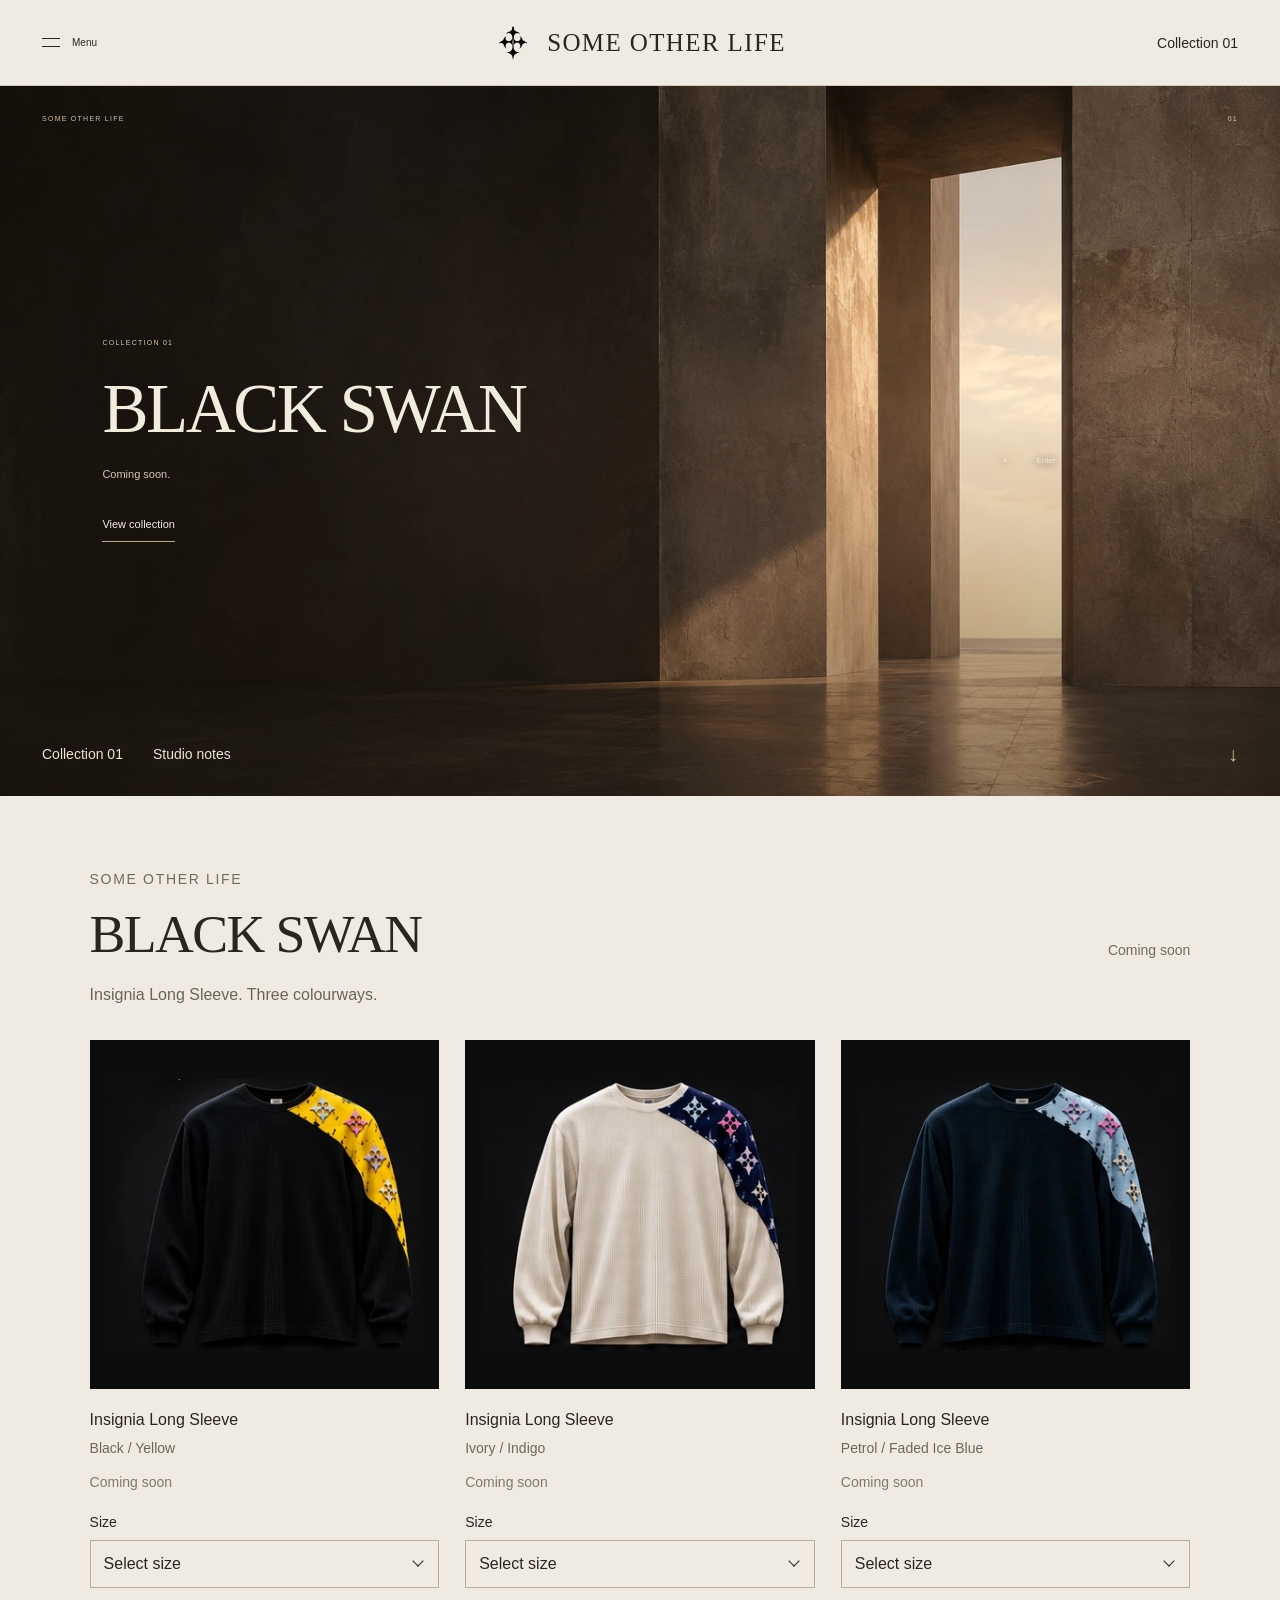
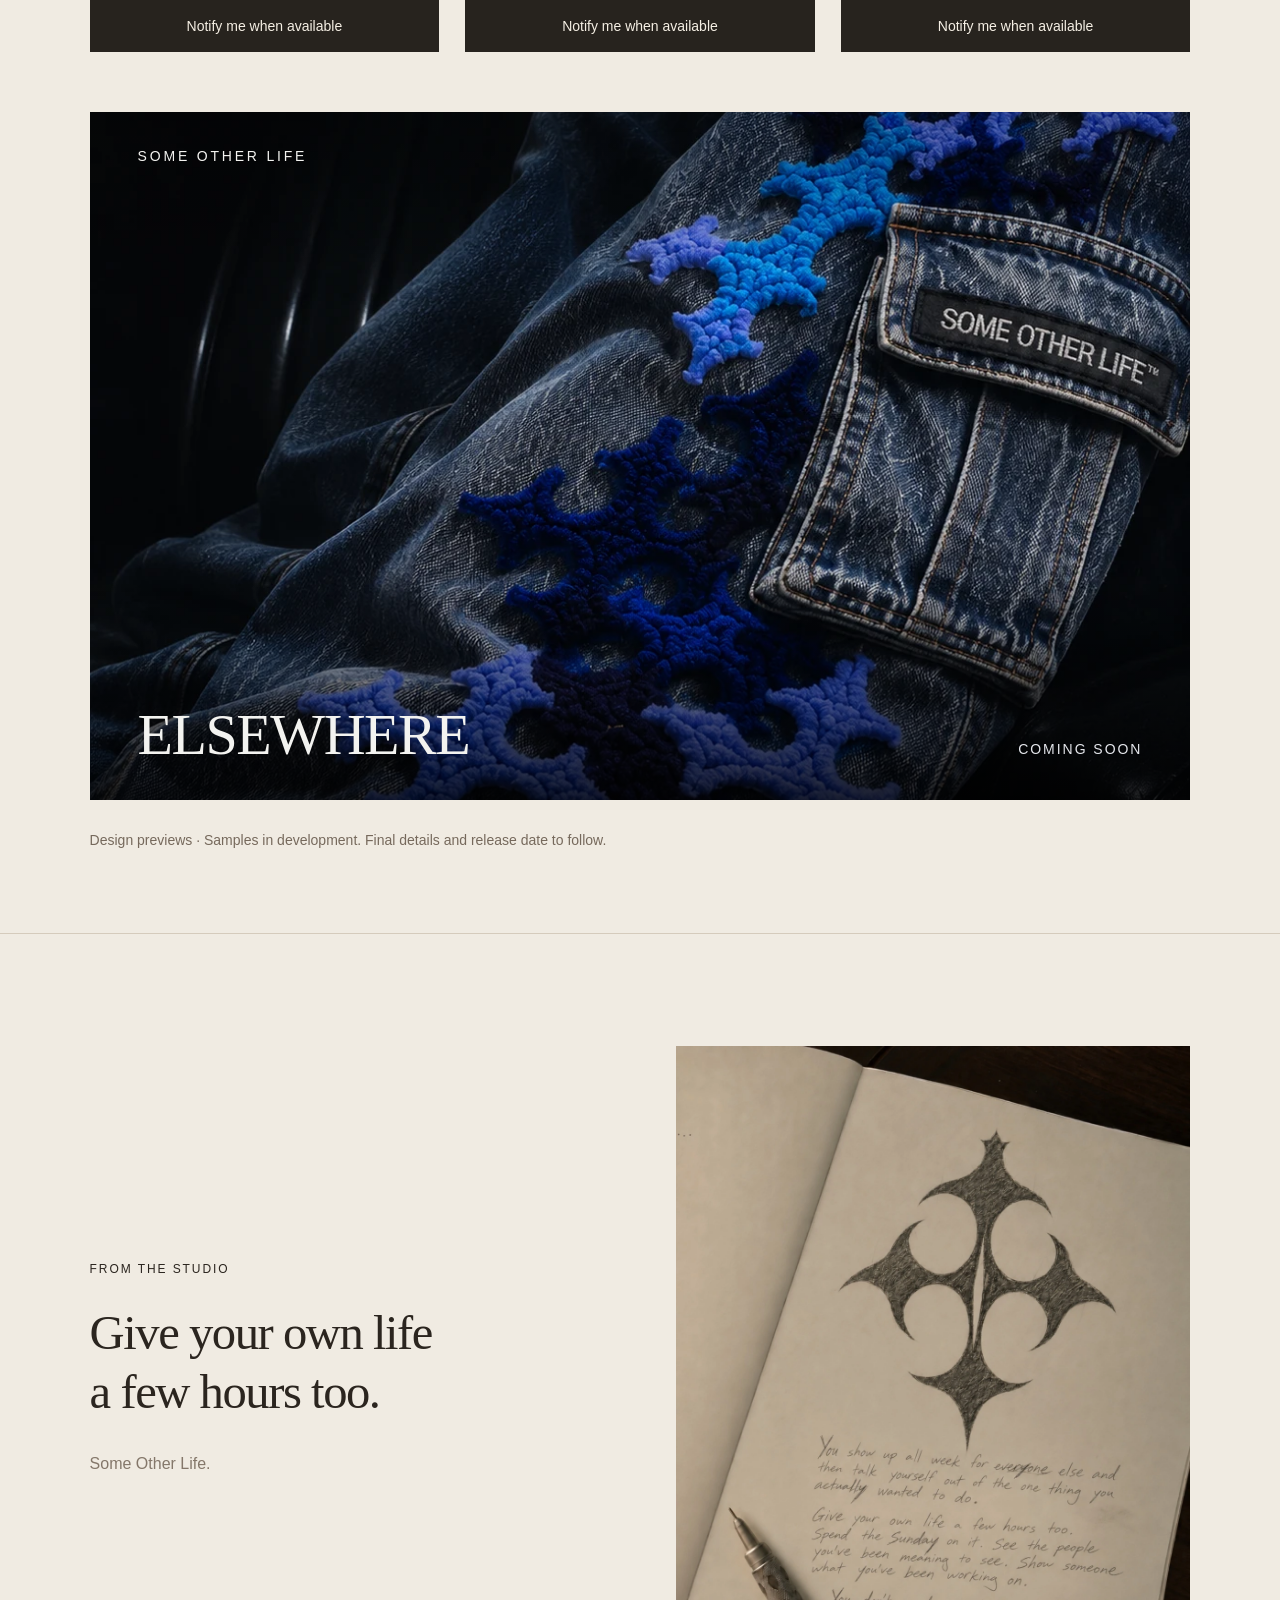
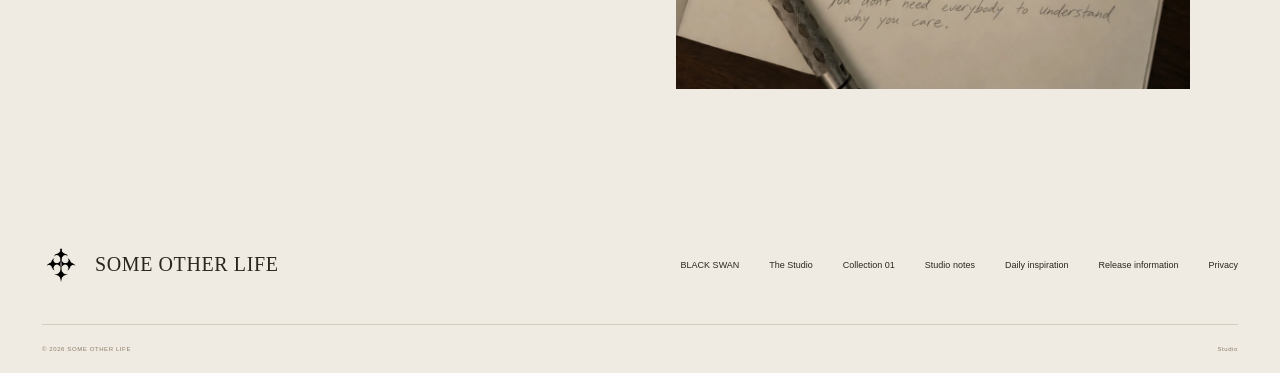
==== commit 8c4ef19e: "Add public BLACK SWAN and studio pages, navigation, and search sitemap" ====
--- a/index.html
+++ b/index.html
@@ -1,4 +1,4 @@
 <!doctype html>
 <html lang="en"><head><meta charset="UTF-8"/><meta name="viewport" content="width=device-width,initial-scale=1.0"/><title>SOME OTHER LIFE</title><meta name="description" content="An independent clothing label. Collection 01 — BLACK SWAN."/><link rel="canonical" href="https://someotherlife.studio/"/><meta property="og:url" content="https://someotherlife.studio/"/><meta property="og:site_name" content="SOME OTHER LIFE"/><script type="application/ld+json">{"@context":"https://schema.org","@graph":[{"@type":"Organization","@id":"https://someotherlife.studio/#organization","name":"SOME OTHER LIFE","url":"https://someotherlife.studio/","logo":"https://someotherlife.studio/assets/official-insignia.png","description":"An independent clothing label. Collection 01 — BLACK SWAN.","email":"someotherlifetm@gmail.com","sameAs":["https://www.instagram.com/someotherlifestudio/"]},{"@type":"WebSite","@id":"https://someotherlife.studio/#website","name":"SOME OTHER LIFE","url":"https://someotherlife.studio/","publisher":{"@id":"https://someotherlife.studio/#organization"}}]}</script><link rel="icon" href="/favicon.png" type="image/png" sizes="256x256"/><meta property="og:title" content="SOME OTHER LIFE"/><meta property="og:description" content="An independent clothing label. Collection 01 — BLACK SWAN."/><meta property="og:image" content="https://someotherlife.studio/assets/social.jpg"/><meta property="og:type" content="website"/><meta name="twitter:card" content="summary_large_image"/>  <script type="module" crossorigin src="/assets/index-BWo45tri.js"></script>
   <link rel="stylesheet" crossorigin href="/assets/index-CnQUhE2J.css">
-</head><body class="antialiased"><div id="root"><link rel="preload" as="image" href="/assets/official-insignia.png"/><link rel="preload" as="image" href="/assets/entrance.webp" fetchPriority="high"/><a class="skip-link" href="#main">Skip to content</a><header class="site-header"><button class="nav-button menu-toggle" aria-label="Open menu" aria-haspopup="dialog"><span class="menu-lines" aria-hidden="true"></span><span>Menu</span></button><a class="brand" href="/" aria-label="Some Other Life home"><img class="brand-emblem" src="/assets/official-insignia.png" alt="" width="38" height="44"/><span>SOME OTHER LIFE</span></a><a class="nav-button shop-nav-link" href="#collection-preview">Collection 01</a></header><main id="main"><section class="hero scene-0" aria-labelledby="hero-title"><img class="hero-image" src="/assets/entrance.webp" alt="A warm stone doorway opening into golden light" width="1536" height="1024" fetchPriority="high"/><div class="hero-shade"></div><div class="hero-label"><span>SOME OTHER LIFE</span><span>01</span></div><div class="hero-copy"><p class="eyebrow">COLLECTION 01</p><h1 id="hero-title">BLACK SWAN</h1><p class="hero-description">Coming soon.</p><a class="hero-link" href="#collection-preview">View collection</a></div><button class="door-hotspot" aria-label="View Collection 01"><span aria-hidden="true">+</span><span>Enter</span></button><div class="hero-bottom"><nav class="shop-section-nav" aria-label="Explore"><a href="#collection-preview">Collection 01</a><a href="#studio-notes">Studio notes</a></nav><a href="#collection-preview" class="scroll-link" aria-label="Scroll to Collection 01">↓</a></div></section><section class="collection-shop section-wrap" id="collection-preview" aria-labelledby="collection-title"><div class="shop-heading"><div><p class="eyebrow">SOME OTHER LIFE</p><h2 id="collection-title">BLACK SWAN</h2></div><span class="shop-release-status">Coming soon</span></div><p class="shop-description">Insignia Long Sleeve. Three colourways.</p><div class="product-grid"><article class="product-card" aria-labelledby="product-black-yellow"><div class="product-square"><img src="/assets/collection-01-black-yellow.svg" alt="Insignia Long Sleeve design preview in black / yellow" width="330" height="290" loading="lazy" decoding="async"/></div><div class="product-info"><h3 id="product-black-yellow">Insignia Long Sleeve</h3><p class="product-colour">Black / Yellow</p><p class="product-availability">Coming soon</p><label class="product-size-label" for="size-black-yellow">Size</label><div class="product-size-wrap"><select id="size-black-yellow" aria-label="Size for Black / Yellow" aria-invalid="false"><option value="" disabled="" selected="">Select size</option><option value="XS">XS</option><option value="S">S</option><option value="M">M</option><option value="L">L</option><option value="XL">XL</option><option value="XXL">XXL</option></select></div><button type="button" class="product-notify" aria-expanded="false" aria-controls="availability-signup">Notify me when available</button></div></article><article class="product-card" aria-labelledby="product-ivory-indigo"><div class="product-square"><img src="/assets/collection-01-ivory-indigo.svg" alt="Insignia Long Sleeve design preview in ivory / indigo" width="330" height="290" loading="lazy" decoding="async"/></div><div class="product-info"><h3 id="product-ivory-indigo">Insignia Long Sleeve</h3><p class="product-colour">Ivory / Indigo</p><p class="product-availability">Coming soon</p><label class="product-size-label" for="size-ivory-indigo">Size</label><div class="product-size-wrap"><select id="size-ivory-indigo" aria-label="Size for Ivory / Indigo" aria-invalid="false"><option value="" disabled="" selected="">Select size</option><option value="XS">XS</option><option value="S">S</option><option value="M">M</option><option value="L">L</option><option value="XL">XL</option><option value="XXL">XXL</option></select></div><button type="button" class="product-notify" aria-expanded="false" aria-controls="availability-signup">Notify me when available</button></div></article><article class="product-card" aria-labelledby="product-petrol-ice"><div class="product-square"><img src="/assets/collection-01-petrol-ice.svg" alt="Insignia Long Sleeve design preview in petrol / faded ice blue" width="330" height="290" loading="lazy" decoding="async"/></div><div class="product-info"><h3 id="product-petrol-ice">Insignia Long Sleeve</h3><p class="product-colour">Petrol / Faded Ice Blue</p><p class="product-availability">Coming soon</p><label class="product-size-label" for="size-petrol-ice">Size</label><div class="product-size-wrap"><select id="size-petrol-ice" aria-label="Size for Petrol / Faded Ice Blue" aria-invalid="false"><option value="" disabled="" selected="">Select size</option><option value="XS">XS</option><option value="S">S</option><option value="M">M</option><option value="L">L</option><option value="XL">XL</option><option value="XXL">XXL</option></select></div><button type="button" class="product-notify" aria-expanded="false" aria-controls="availability-signup">Notify me when available</button></div></article></div><section class="denim-feature" aria-labelledby="elsewhere-title"><div class="denim-feature-visual"><img src="/assets/elsewhere-night-study-1120.webp" srcSet="/assets/elsewhere-night-study-640.webp 640w, /assets/elsewhere-night-study-1120.webp 1120w" sizes="(max-width: 700px) 100vw, 86vw" alt="A close detail of blue chenille insignia and washed-indigo cargo denim draped across black leather at night" width="1120" height="1400" loading="lazy" decoding="async"/></div><div class="denim-feature-content"><p class="denim-feature-index">SOME OTHER LIFE</p><div class="denim-feature-bottom"><h3 id="elsewhere-title">ELSEWHERE</h3><p class="denim-feature-coming">COMING SOON</p></div></div></section><p class="shop-preview-note">Design previews · Samples in development. Final details and release date to follow.</p></section><section class="studio-notes section-wrap" id="studio-notes" aria-labelledby="notes-title"><div class="studio-note-copy"><p class="eyebrow">FROM THE STUDIO</p><h2 id="notes-title">Give your own life<br/>a few hours too.</h2><p>Some Other Life.</p></div><img class="studio-notes-image" src="/assets/studio-notes.webp" alt="An open notebook with a sketch of the Some Other Life emblem" width="1122" height="1402" loading="lazy" decoding="async"/></section></main><footer class="site-footer"><a class="footer-brand" href="#" aria-label="Some Other Life, back to top"><img src="/assets/official-insignia.png" alt="" width="38" height="44"/>SOME OTHER LIFE</a><nav aria-label="Footer"><a href="#collection-preview">Collection 01</a><a href="#studio-notes">Studio notes</a><button>Daily inspiration</button><button>Release information</button><button>Privacy</button></nav><div class="footer-bottom"><span>© <!-- -->2026<!-- --> SOME OTHER LIFE</span><a href="/studio">Studio</a></div></footer><details class="daily-note" id="daily-note"><summary class="daily-note-trigger" aria-label="Daily inspiration"><img class="daily-note-emblem" src="/assets/official-insignia.png" alt="" width="32" height="32"/><span class="daily-note-meta"><span class="daily-note-label">DAILY INSPIRATION</span><span class="daily-note-person">VIRGIL ABLOH</span></span><span class="daily-note-expand" aria-hidden="true">+</span></summary><div class="daily-note-content"><div class="daily-note-date"><time>A new note each day</time></div><p class="daily-note-kind">A REFLECTION ON VIRGIL ABLOH</p><blockquote>The world you&#x27;re looking for might not exist yet. You don&#x27;t have to wait for someone to invite you into it. Build the version you&#x27;ve been imagining, make the details mean something, and trust that one day somebody else will find a piece of themselves in what you created.</blockquote><p class="daily-note-influence">VIRGIL ABLOH — “You can do it, too.”</p><div class="daily-note-credit"><span>WORDS / <strong>SOME OTHER LIFE</strong></span><a href="https://d3uqg2ap1kpnl9.cloudfront.net/wp-content/uploads/2022/01/21104954/shownotes_FW22_def_1.pdf" target="_blank" rel="noopener noreferrer">View source</a></div><p class="daily-note-schedule">New at midnight · Queensland time</p></div></details><dialog class="menu-dialog" aria-labelledby="menu-title"><div class="menu-panel"><div class="dialog-top"><span id="menu-title" class="eyebrow">SOME OTHER LIFE</span><button class="icon-button" aria-label="Close menu"><svg aria-hidden="true" width="22" height="22" viewBox="0 0 24 24"><path d="m5 5 14 14M19 5 5 19" stroke="currentColor" stroke-width="1.2"></path></svg></button></div><nav aria-label="Main navigation"><a href="#collection-preview">Collection 01</a><a href="#studio-notes">Studio notes</a><button>Daily inspiration</button></nav></div></dialog><dialog class="info-dialog" aria-labelledby="info-title"><div class="info-content"><div class="dialog-top"><span class="eyebrow">SOME OTHER LIFE</span><button class="icon-button" aria-label="Close information"><svg aria-hidden="true" width="22" height="22" viewBox="0 0 24 24"><path d="m5 5 14 14M19 5 5 19" stroke="currentColor" stroke-width="1.2"></path></svg></button></div><h2 id="info-title">Collection 01</h2><p>Collection 01 is in development. The release date, final prices and details will be announced before orders open.</p><p>An availability signup does not reserve a garment or create an order.</p><button class="product-notify">View collection</button></div></dialog></div></body></html>
+</head><body class="antialiased"><div id="root"><link rel="preload" as="image" href="/assets/official-insignia.png"/><link rel="preload" as="image" href="/assets/entrance.webp" fetchPriority="high"/><a class="skip-link" href="#main">Skip to content</a><header class="site-header"><button class="nav-button menu-toggle" aria-label="Open menu" aria-haspopup="dialog"><span class="menu-lines" aria-hidden="true"></span><span>Menu</span></button><a class="brand" href="/" aria-label="Some Other Life home"><img class="brand-emblem" src="/assets/official-insignia.png" alt="" width="38" height="44"/><span>SOME OTHER LIFE</span></a><a class="nav-button shop-nav-link" href="#collection-preview">Collection 01</a></header><main id="main"><section class="hero scene-0" aria-labelledby="hero-title"><img class="hero-image" src="/assets/entrance.webp" alt="A warm stone doorway opening into golden light" width="1536" height="1024" fetchPriority="high"/><div class="hero-shade"></div><div class="hero-label"><span>SOME OTHER LIFE</span><span>01</span></div><div class="hero-copy"><p class="eyebrow">COLLECTION 01</p><h1 id="hero-title">BLACK SWAN</h1><p class="hero-description">Coming soon.</p><a class="hero-link" href="#collection-preview">View collection</a></div><button class="door-hotspot" aria-label="View Collection 01"><span aria-hidden="true">+</span><span>Enter</span></button><div class="hero-bottom"><nav class="shop-section-nav" aria-label="Explore"><a href="#collection-preview">Collection 01</a><a href="#studio-notes">Studio notes</a></nav><a href="#collection-preview" class="scroll-link" aria-label="Scroll to Collection 01">↓</a></div></section><section class="collection-shop section-wrap" id="collection-preview" aria-labelledby="collection-title"><div class="shop-heading"><div><p class="eyebrow">SOME OTHER LIFE</p><h2 id="collection-title">BLACK SWAN</h2></div><span class="shop-release-status">Coming soon</span></div><p class="shop-description">Insignia Long Sleeve. Three colourways.</p><div class="product-grid"><article class="product-card" aria-labelledby="product-black-yellow"><div class="product-square"><img src="/assets/collection-01-black-yellow.svg" alt="Insignia Long Sleeve design preview in black / yellow" width="330" height="290" loading="lazy" decoding="async"/></div><div class="product-info"><h3 id="product-black-yellow">Insignia Long Sleeve</h3><p class="product-colour">Black / Yellow</p><p class="product-availability">Coming soon</p><label class="product-size-label" for="size-black-yellow">Size</label><div class="product-size-wrap"><select id="size-black-yellow" aria-label="Size for Black / Yellow" aria-invalid="false"><option value="" disabled="" selected="">Select size</option><option value="XS">XS</option><option value="S">S</option><option value="M">M</option><option value="L">L</option><option value="XL">XL</option><option value="XXL">XXL</option></select></div><button type="button" class="product-notify" aria-expanded="false" aria-controls="availability-signup">Notify me when available</button></div></article><article class="product-card" aria-labelledby="product-ivory-indigo"><div class="product-square"><img src="/assets/collection-01-ivory-indigo.svg" alt="Insignia Long Sleeve design preview in ivory / indigo" width="330" height="290" loading="lazy" decoding="async"/></div><div class="product-info"><h3 id="product-ivory-indigo">Insignia Long Sleeve</h3><p class="product-colour">Ivory / Indigo</p><p class="product-availability">Coming soon</p><label class="product-size-label" for="size-ivory-indigo">Size</label><div class="product-size-wrap"><select id="size-ivory-indigo" aria-label="Size for Ivory / Indigo" aria-invalid="false"><option value="" disabled="" selected="">Select size</option><option value="XS">XS</option><option value="S">S</option><option value="M">M</option><option value="L">L</option><option value="XL">XL</option><option value="XXL">XXL</option></select></div><button type="button" class="product-notify" aria-expanded="false" aria-controls="availability-signup">Notify me when available</button></div></article><article class="product-card" aria-labelledby="product-petrol-ice"><div class="product-square"><img src="/assets/collection-01-petrol-ice.svg" alt="Insignia Long Sleeve design preview in petrol / faded ice blue" width="330" height="290" loading="lazy" decoding="async"/></div><div class="product-info"><h3 id="product-petrol-ice">Insignia Long Sleeve</h3><p class="product-colour">Petrol / Faded Ice Blue</p><p class="product-availability">Coming soon</p><label class="product-size-label" for="size-petrol-ice">Size</label><div class="product-size-wrap"><select id="size-petrol-ice" aria-label="Size for Petrol / Faded Ice Blue" aria-invalid="false"><option value="" disabled="" selected="">Select size</option><option value="XS">XS</option><option value="S">S</option><option value="M">M</option><option value="L">L</option><option value="XL">XL</option><option value="XXL">XXL</option></select></div><button type="button" class="product-notify" aria-expanded="false" aria-controls="availability-signup">Notify me when available</button></div></article></div><section class="denim-feature" aria-labelledby="elsewhere-title"><div class="denim-feature-visual"><img src="/assets/elsewhere-night-study-1120.webp" srcSet="/assets/elsewhere-night-study-640.webp 640w, /assets/elsewhere-night-study-1120.webp 1120w" sizes="(max-width: 700px) 100vw, 86vw" alt="A close detail of blue chenille insignia and washed-indigo cargo denim draped across black leather at night" width="1120" height="1400" loading="lazy" decoding="async"/></div><div class="denim-feature-content"><p class="denim-feature-index">SOME OTHER LIFE</p><div class="denim-feature-bottom"><h3 id="elsewhere-title">ELSEWHERE</h3><p class="denim-feature-coming">COMING SOON</p></div></div></section><p class="shop-preview-note">Design previews · Samples in development. Final details and release date to follow.</p></section><section class="studio-notes section-wrap" id="studio-notes" aria-labelledby="notes-title"><div class="studio-note-copy"><p class="eyebrow">FROM THE STUDIO</p><h2 id="notes-title">Give your own life<br/>a few hours too.</h2><p>Some Other Life.</p></div><img class="studio-notes-image" src="/assets/studio-notes.webp" alt="An open notebook with a sketch of the Some Other Life emblem" width="1122" height="1402" loading="lazy" decoding="async"/></section></main><footer class="site-footer"><a class="footer-brand" href="#" aria-label="Some Other Life, back to top"><img src="/assets/official-insignia.png" alt="" width="38" height="44"/>SOME OTHER LIFE</a><nav aria-label="Footer"><a href="/black-swan.html">BLACK SWAN</a><a href="/about.html">The Studio</a><a href="#collection-preview">Collection 01</a><a href="#studio-notes">Studio notes</a><button>Daily inspiration</button><button>Release information</button><button>Privacy</button></nav><div class="footer-bottom"><span>© <!-- -->2026<!-- --> SOME OTHER LIFE</span><a href="/studio">Studio</a></div></footer><details class="daily-note" id="daily-note"><summary class="daily-note-trigger" aria-label="Daily inspiration"><img class="daily-note-emblem" src="/assets/official-insignia.png" alt="" width="32" height="32"/><span class="daily-note-meta"><span class="daily-note-label">DAILY INSPIRATION</span><span class="daily-note-person">VIRGIL ABLOH</span></span><span class="daily-note-expand" aria-hidden="true">+</span></summary><div class="daily-note-content"><div class="daily-note-date"><time>A new note each day</time></div><p class="daily-note-kind">A REFLECTION ON VIRGIL ABLOH</p><blockquote>The world you&#x27;re looking for might not exist yet. You don&#x27;t have to wait for someone to invite you into it. Build the version you&#x27;ve been imagining, make the details mean something, and trust that one day somebody else will find a piece of themselves in what you created.</blockquote><p class="daily-note-influence">VIRGIL ABLOH — “You can do it, too.”</p><div class="daily-note-credit"><span>WORDS / <strong>SOME OTHER LIFE</strong></span><a href="https://d3uqg2ap1kpnl9.cloudfront.net/wp-content/uploads/2022/01/21104954/shownotes_FW22_def_1.pdf" target="_blank" rel="noopener noreferrer">View source</a></div><p class="daily-note-schedule">New at midnight · Queensland time</p></div></details><dialog class="menu-dialog" aria-labelledby="menu-title"><div class="menu-panel"><div class="dialog-top"><span id="menu-title" class="eyebrow">SOME OTHER LIFE</span><button class="icon-button" aria-label="Close menu"><svg aria-hidden="true" width="22" height="22" viewBox="0 0 24 24"><path d="m5 5 14 14M19 5 5 19" stroke="currentColor" stroke-width="1.2"></path></svg></button></div><nav aria-label="Main navigation"><a href="#collection-preview">Collection 01</a><a href="#studio-notes">Studio notes</a><button>Daily inspiration</button></nav></div></dialog><dialog class="info-dialog" aria-labelledby="info-title"><div class="info-content"><div class="dialog-top"><span class="eyebrow">SOME OTHER LIFE</span><button class="icon-button" aria-label="Close information"><svg aria-hidden="true" width="22" height="22" viewBox="0 0 24 24"><path d="m5 5 14 14M19 5 5 19" stroke="currentColor" stroke-width="1.2"></path></svg></button></div><h2 id="info-title">Collection 01</h2><p>Collection 01 is in development. The release date, final prices and details will be announced before orders open.</p><p>An availability signup does not reserve a garment or create an order.</p><button class="product-notify">View collection</button></div></dialog></div></body></html>
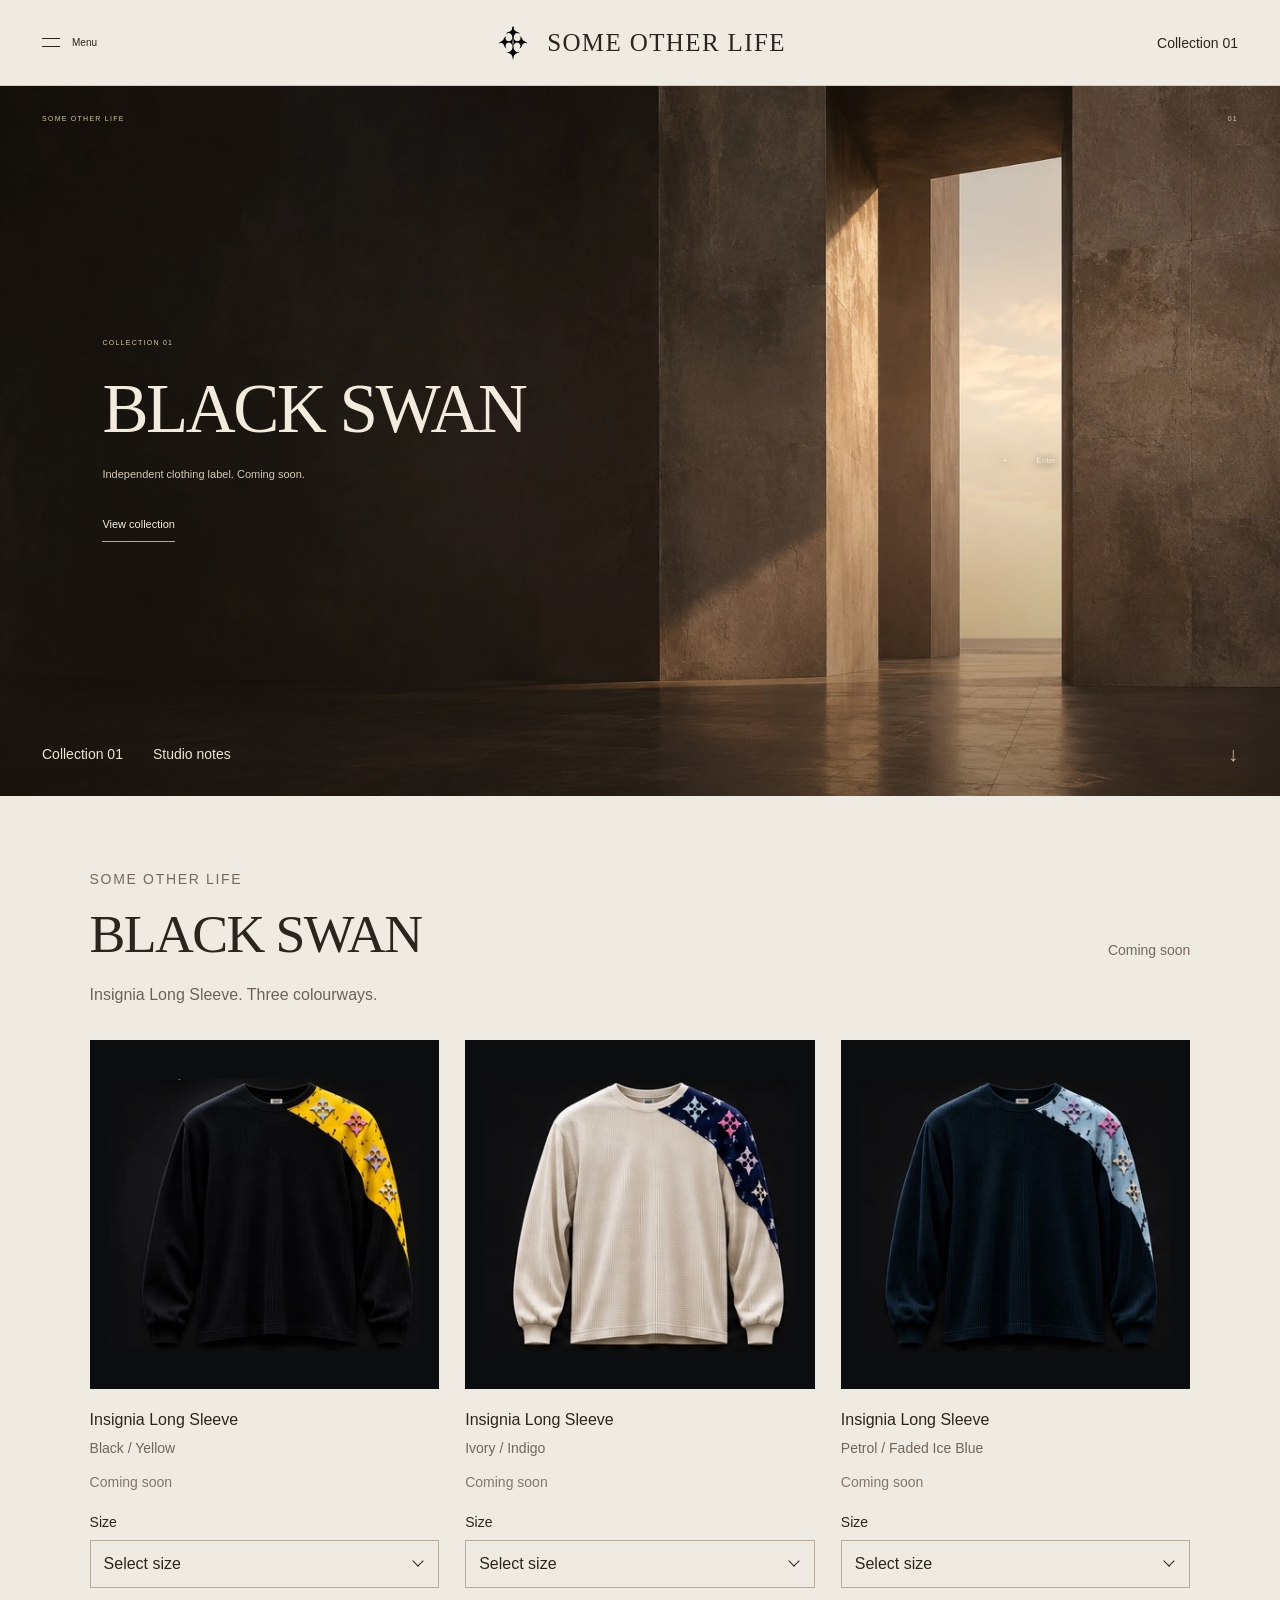
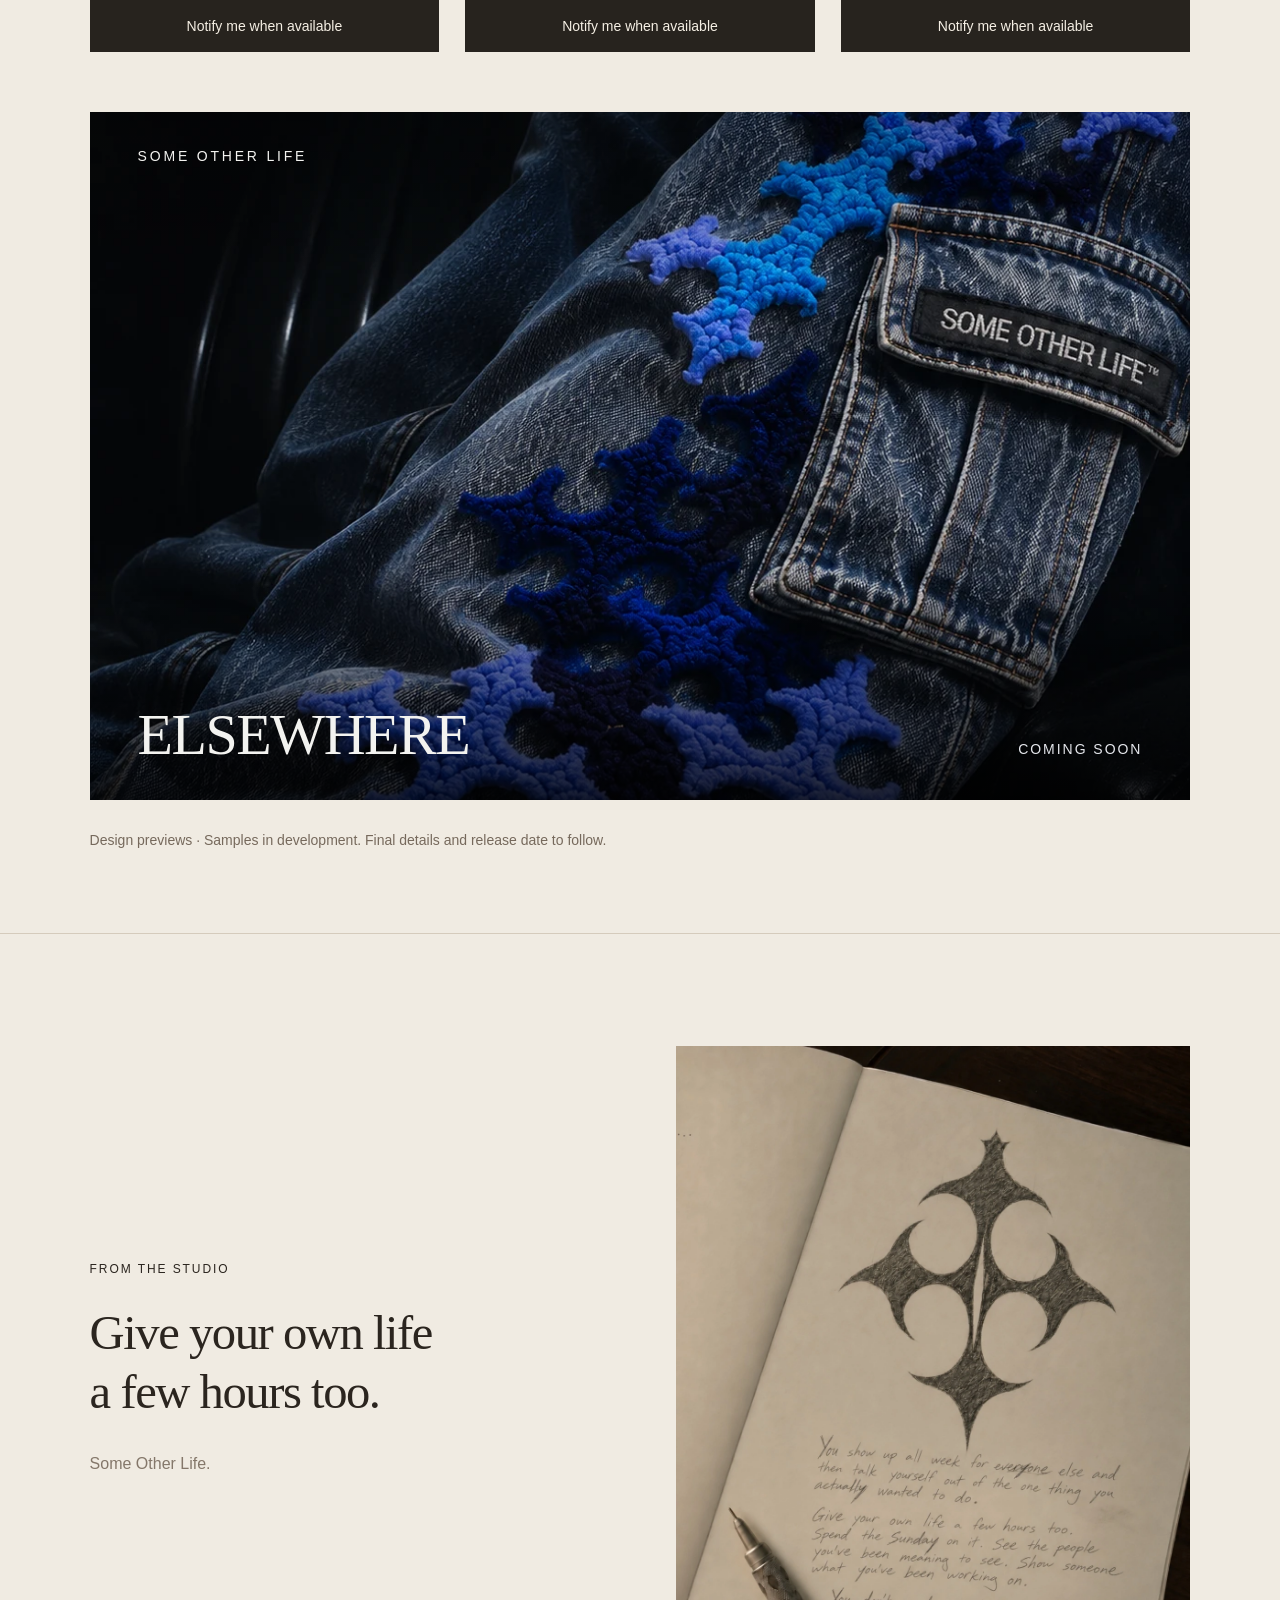
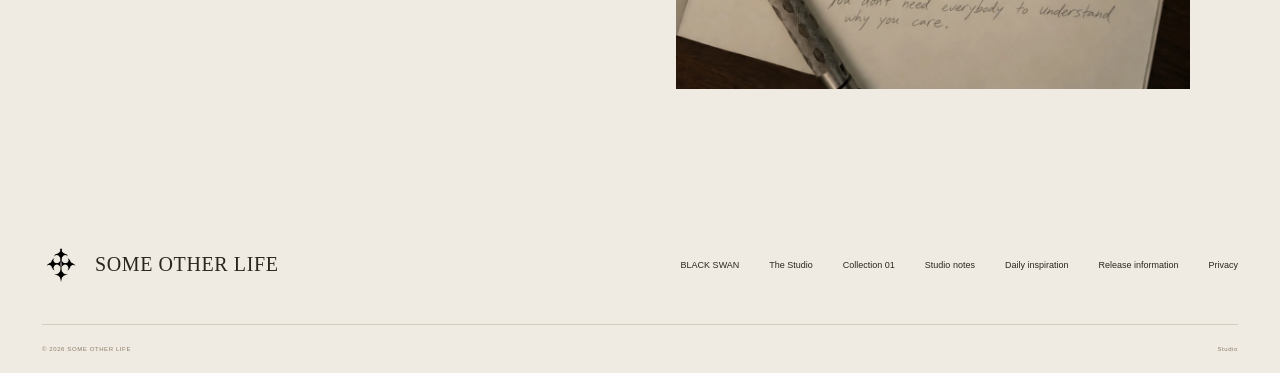
==== commit ebea56a4: "Clarify brand search titles and add discreet related project link on about page" ====
--- a/index.html
+++ b/index.html
@@ -1,4 +1,4 @@
 <!doctype html>
-<html lang="en"><head><meta charset="UTF-8"/><meta name="viewport" content="width=device-width,initial-scale=1.0"/><title>SOME OTHER LIFE</title><meta name="description" content="An independent clothing label. Collection 01 — BLACK SWAN."/><link rel="canonical" href="https://someotherlife.studio/"/><meta property="og:url" content="https://someotherlife.studio/"/><meta property="og:site_name" content="SOME OTHER LIFE"/><script type="application/ld+json">{"@context":"https://schema.org","@graph":[{"@type":"Organization","@id":"https://someotherlife.studio/#organization","name":"SOME OTHER LIFE","url":"https://someotherlife.studio/","logo":"https://someotherlife.studio/assets/official-insignia.png","description":"An independent clothing label. Collection 01 — BLACK SWAN.","email":"someotherlifetm@gmail.com","sameAs":["https://www.instagram.com/someotherlifestudio/"]},{"@type":"WebSite","@id":"https://someotherlife.studio/#website","name":"SOME OTHER LIFE","url":"https://someotherlife.studio/","publisher":{"@id":"https://someotherlife.studio/#organization"}}]}</script><link rel="icon" href="/favicon.png" type="image/png" sizes="256x256"/><meta property="og:title" content="SOME OTHER LIFE"/><meta property="og:description" content="An independent clothing label. Collection 01 — BLACK SWAN."/><meta property="og:image" content="https://someotherlife.studio/assets/social.jpg"/><meta property="og:type" content="website"/><meta name="twitter:card" content="summary_large_image"/>  <script type="module" crossorigin src="/assets/index-BWo45tri.js"></script>
+<html lang="en"><head><meta charset="UTF-8"/><meta name="viewport" content="width=device-width,initial-scale=1.0"/><title>SOME OTHER LIFE — Independent Clothing Label</title><meta name="description" content="An independent clothing label. Collection 01 — BLACK SWAN."/><link rel="canonical" href="https://someotherlife.studio/"/><meta property="og:url" content="https://someotherlife.studio/"/><meta property="og:site_name" content="SOME OTHER LIFE"/><script type="application/ld+json">{"@context":"https://schema.org","@graph":[{"@type":"Organization","@id":"https://someotherlife.studio/#organization","name":"SOME OTHER LIFE","url":"https://someotherlife.studio/","logo":"https://someotherlife.studio/assets/official-insignia.png","description":"An independent clothing label. Collection 01 — BLACK SWAN.","email":"someotherlifetm@gmail.com","sameAs":["https://www.instagram.com/someotherlifestudio/"]},{"@type":"WebSite","@id":"https://someotherlife.studio/#website","name":"SOME OTHER LIFE","url":"https://someotherlife.studio/","publisher":{"@id":"https://someotherlife.studio/#organization"}}]}</script><link rel="icon" href="/favicon.png" type="image/png" sizes="256x256"/><meta property="og:title" content="SOME OTHER LIFE — Independent Clothing Label"/><meta property="og:description" content="An independent clothing label. Collection 01 — BLACK SWAN."/><meta property="og:image" content="https://someotherlife.studio/assets/social.jpg"/><meta property="og:type" content="website"/><meta name="twitter:card" content="summary_large_image"/>  <script type="module" crossorigin src="/assets/index-BWo45tri.js"></script>
   <link rel="stylesheet" crossorigin href="/assets/index-CnQUhE2J.css">
-</head><body class="antialiased"><div id="root"><link rel="preload" as="image" href="/assets/official-insignia.png"/><link rel="preload" as="image" href="/assets/entrance.webp" fetchPriority="high"/><a class="skip-link" href="#main">Skip to content</a><header class="site-header"><button class="nav-button menu-toggle" aria-label="Open menu" aria-haspopup="dialog"><span class="menu-lines" aria-hidden="true"></span><span>Menu</span></button><a class="brand" href="/" aria-label="Some Other Life home"><img class="brand-emblem" src="/assets/official-insignia.png" alt="" width="38" height="44"/><span>SOME OTHER LIFE</span></a><a class="nav-button shop-nav-link" href="#collection-preview">Collection 01</a></header><main id="main"><section class="hero scene-0" aria-labelledby="hero-title"><img class="hero-image" src="/assets/entrance.webp" alt="A warm stone doorway opening into golden light" width="1536" height="1024" fetchPriority="high"/><div class="hero-shade"></div><div class="hero-label"><span>SOME OTHER LIFE</span><span>01</span></div><div class="hero-copy"><p class="eyebrow">COLLECTION 01</p><h1 id="hero-title">BLACK SWAN</h1><p class="hero-description">Coming soon.</p><a class="hero-link" href="#collection-preview">View collection</a></div><button class="door-hotspot" aria-label="View Collection 01"><span aria-hidden="true">+</span><span>Enter</span></button><div class="hero-bottom"><nav class="shop-section-nav" aria-label="Explore"><a href="#collection-preview">Collection 01</a><a href="#studio-notes">Studio notes</a></nav><a href="#collection-preview" class="scroll-link" aria-label="Scroll to Collection 01">↓</a></div></section><section class="collection-shop section-wrap" id="collection-preview" aria-labelledby="collection-title"><div class="shop-heading"><div><p class="eyebrow">SOME OTHER LIFE</p><h2 id="collection-title">BLACK SWAN</h2></div><span class="shop-release-status">Coming soon</span></div><p class="shop-description">Insignia Long Sleeve. Three colourways.</p><div class="product-grid"><article class="product-card" aria-labelledby="product-black-yellow"><div class="product-square"><img src="/assets/collection-01-black-yellow.svg" alt="Insignia Long Sleeve design preview in black / yellow" width="330" height="290" loading="lazy" decoding="async"/></div><div class="product-info"><h3 id="product-black-yellow">Insignia Long Sleeve</h3><p class="product-colour">Black / Yellow</p><p class="product-availability">Coming soon</p><label class="product-size-label" for="size-black-yellow">Size</label><div class="product-size-wrap"><select id="size-black-yellow" aria-label="Size for Black / Yellow" aria-invalid="false"><option value="" disabled="" selected="">Select size</option><option value="XS">XS</option><option value="S">S</option><option value="M">M</option><option value="L">L</option><option value="XL">XL</option><option value="XXL">XXL</option></select></div><button type="button" class="product-notify" aria-expanded="false" aria-controls="availability-signup">Notify me when available</button></div></article><article class="product-card" aria-labelledby="product-ivory-indigo"><div class="product-square"><img src="/assets/collection-01-ivory-indigo.svg" alt="Insignia Long Sleeve design preview in ivory / indigo" width="330" height="290" loading="lazy" decoding="async"/></div><div class="product-info"><h3 id="product-ivory-indigo">Insignia Long Sleeve</h3><p class="product-colour">Ivory / Indigo</p><p class="product-availability">Coming soon</p><label class="product-size-label" for="size-ivory-indigo">Size</label><div class="product-size-wrap"><select id="size-ivory-indigo" aria-label="Size for Ivory / Indigo" aria-invalid="false"><option value="" disabled="" selected="">Select size</option><option value="XS">XS</option><option value="S">S</option><option value="M">M</option><option value="L">L</option><option value="XL">XL</option><option value="XXL">XXL</option></select></div><button type="button" class="product-notify" aria-expanded="false" aria-controls="availability-signup">Notify me when available</button></div></article><article class="product-card" aria-labelledby="product-petrol-ice"><div class="product-square"><img src="/assets/collection-01-petrol-ice.svg" alt="Insignia Long Sleeve design preview in petrol / faded ice blue" width="330" height="290" loading="lazy" decoding="async"/></div><div class="product-info"><h3 id="product-petrol-ice">Insignia Long Sleeve</h3><p class="product-colour">Petrol / Faded Ice Blue</p><p class="product-availability">Coming soon</p><label class="product-size-label" for="size-petrol-ice">Size</label><div class="product-size-wrap"><select id="size-petrol-ice" aria-label="Size for Petrol / Faded Ice Blue" aria-invalid="false"><option value="" disabled="" selected="">Select size</option><option value="XS">XS</option><option value="S">S</option><option value="M">M</option><option value="L">L</option><option value="XL">XL</option><option value="XXL">XXL</option></select></div><button type="button" class="product-notify" aria-expanded="false" aria-controls="availability-signup">Notify me when available</button></div></article></div><section class="denim-feature" aria-labelledby="elsewhere-title"><div class="denim-feature-visual"><img src="/assets/elsewhere-night-study-1120.webp" srcSet="/assets/elsewhere-night-study-640.webp 640w, /assets/elsewhere-night-study-1120.webp 1120w" sizes="(max-width: 700px) 100vw, 86vw" alt="A close detail of blue chenille insignia and washed-indigo cargo denim draped across black leather at night" width="1120" height="1400" loading="lazy" decoding="async"/></div><div class="denim-feature-content"><p class="denim-feature-index">SOME OTHER LIFE</p><div class="denim-feature-bottom"><h3 id="elsewhere-title">ELSEWHERE</h3><p class="denim-feature-coming">COMING SOON</p></div></div></section><p class="shop-preview-note">Design previews · Samples in development. Final details and release date to follow.</p></section><section class="studio-notes section-wrap" id="studio-notes" aria-labelledby="notes-title"><div class="studio-note-copy"><p class="eyebrow">FROM THE STUDIO</p><h2 id="notes-title">Give your own life<br/>a few hours too.</h2><p>Some Other Life.</p></div><img class="studio-notes-image" src="/assets/studio-notes.webp" alt="An open notebook with a sketch of the Some Other Life emblem" width="1122" height="1402" loading="lazy" decoding="async"/></section></main><footer class="site-footer"><a class="footer-brand" href="#" aria-label="Some Other Life, back to top"><img src="/assets/official-insignia.png" alt="" width="38" height="44"/>SOME OTHER LIFE</a><nav aria-label="Footer"><a href="/black-swan.html">BLACK SWAN</a><a href="/about.html">The Studio</a><a href="#collection-preview">Collection 01</a><a href="#studio-notes">Studio notes</a><button>Daily inspiration</button><button>Release information</button><button>Privacy</button></nav><div class="footer-bottom"><span>© <!-- -->2026<!-- --> SOME OTHER LIFE</span><a href="/studio">Studio</a></div></footer><details class="daily-note" id="daily-note"><summary class="daily-note-trigger" aria-label="Daily inspiration"><img class="daily-note-emblem" src="/assets/official-insignia.png" alt="" width="32" height="32"/><span class="daily-note-meta"><span class="daily-note-label">DAILY INSPIRATION</span><span class="daily-note-person">VIRGIL ABLOH</span></span><span class="daily-note-expand" aria-hidden="true">+</span></summary><div class="daily-note-content"><div class="daily-note-date"><time>A new note each day</time></div><p class="daily-note-kind">A REFLECTION ON VIRGIL ABLOH</p><blockquote>The world you&#x27;re looking for might not exist yet. You don&#x27;t have to wait for someone to invite you into it. Build the version you&#x27;ve been imagining, make the details mean something, and trust that one day somebody else will find a piece of themselves in what you created.</blockquote><p class="daily-note-influence">VIRGIL ABLOH — “You can do it, too.”</p><div class="daily-note-credit"><span>WORDS / <strong>SOME OTHER LIFE</strong></span><a href="https://d3uqg2ap1kpnl9.cloudfront.net/wp-content/uploads/2022/01/21104954/shownotes_FW22_def_1.pdf" target="_blank" rel="noopener noreferrer">View source</a></div><p class="daily-note-schedule">New at midnight · Queensland time</p></div></details><dialog class="menu-dialog" aria-labelledby="menu-title"><div class="menu-panel"><div class="dialog-top"><span id="menu-title" class="eyebrow">SOME OTHER LIFE</span><button class="icon-button" aria-label="Close menu"><svg aria-hidden="true" width="22" height="22" viewBox="0 0 24 24"><path d="m5 5 14 14M19 5 5 19" stroke="currentColor" stroke-width="1.2"></path></svg></button></div><nav aria-label="Main navigation"><a href="#collection-preview">Collection 01</a><a href="#studio-notes">Studio notes</a><button>Daily inspiration</button></nav></div></dialog><dialog class="info-dialog" aria-labelledby="info-title"><div class="info-content"><div class="dialog-top"><span class="eyebrow">SOME OTHER LIFE</span><button class="icon-button" aria-label="Close information"><svg aria-hidden="true" width="22" height="22" viewBox="0 0 24 24"><path d="m5 5 14 14M19 5 5 19" stroke="currentColor" stroke-width="1.2"></path></svg></button></div><h2 id="info-title">Collection 01</h2><p>Collection 01 is in development. The release date, final prices and details will be announced before orders open.</p><p>An availability signup does not reserve a garment or create an order.</p><button class="product-notify">View collection</button></div></dialog></div></body></html>
+</head><body class="antialiased"><div id="root"><link rel="preload" as="image" href="/assets/official-insignia.png"/><link rel="preload" as="image" href="/assets/entrance.webp" fetchPriority="high"/><a class="skip-link" href="#main">Skip to content</a><header class="site-header"><button class="nav-button menu-toggle" aria-label="Open menu" aria-haspopup="dialog"><span class="menu-lines" aria-hidden="true"></span><span>Menu</span></button><a class="brand" href="/" aria-label="Some Other Life home"><img class="brand-emblem" src="/assets/official-insignia.png" alt="" width="38" height="44"/><span>SOME OTHER LIFE</span></a><a class="nav-button shop-nav-link" href="#collection-preview">Collection 01</a></header><main id="main"><section class="hero scene-0" aria-labelledby="hero-title"><img class="hero-image" src="/assets/entrance.webp" alt="A warm stone doorway opening into golden light" width="1536" height="1024" fetchPriority="high"/><div class="hero-shade"></div><div class="hero-label"><span>SOME OTHER LIFE</span><span>01</span></div><div class="hero-copy"><p class="eyebrow">COLLECTION 01</p><h1 id="hero-title">BLACK SWAN</h1><p class="hero-description">Independent clothing label. Coming soon.</p><a class="hero-link" href="#collection-preview">View collection</a></div><button class="door-hotspot" aria-label="View Collection 01"><span aria-hidden="true">+</span><span>Enter</span></button><div class="hero-bottom"><nav class="shop-section-nav" aria-label="Explore"><a href="#collection-preview">Collection 01</a><a href="#studio-notes">Studio notes</a></nav><a href="#collection-preview" class="scroll-link" aria-label="Scroll to Collection 01">↓</a></div></section><section class="collection-shop section-wrap" id="collection-preview" aria-labelledby="collection-title"><div class="shop-heading"><div><p class="eyebrow">SOME OTHER LIFE</p><h2 id="collection-title">BLACK SWAN</h2></div><span class="shop-release-status">Coming soon</span></div><p class="shop-description">Insignia Long Sleeve. Three colourways.</p><div class="product-grid"><article class="product-card" aria-labelledby="product-black-yellow"><div class="product-square"><img src="/assets/collection-01-black-yellow.svg" alt="Insignia Long Sleeve design preview in black / yellow" width="330" height="290" loading="lazy" decoding="async"/></div><div class="product-info"><h3 id="product-black-yellow">Insignia Long Sleeve</h3><p class="product-colour">Black / Yellow</p><p class="product-availability">Coming soon</p><label class="product-size-label" for="size-black-yellow">Size</label><div class="product-size-wrap"><select id="size-black-yellow" aria-label="Size for Black / Yellow" aria-invalid="false"><option value="" disabled="" selected="">Select size</option><option value="XS">XS</option><option value="S">S</option><option value="M">M</option><option value="L">L</option><option value="XL">XL</option><option value="XXL">XXL</option></select></div><button type="button" class="product-notify" aria-expanded="false" aria-controls="availability-signup">Notify me when available</button></div></article><article class="product-card" aria-labelledby="product-ivory-indigo"><div class="product-square"><img src="/assets/collection-01-ivory-indigo.svg" alt="Insignia Long Sleeve design preview in ivory / indigo" width="330" height="290" loading="lazy" decoding="async"/></div><div class="product-info"><h3 id="product-ivory-indigo">Insignia Long Sleeve</h3><p class="product-colour">Ivory / Indigo</p><p class="product-availability">Coming soon</p><label class="product-size-label" for="size-ivory-indigo">Size</label><div class="product-size-wrap"><select id="size-ivory-indigo" aria-label="Size for Ivory / Indigo" aria-invalid="false"><option value="" disabled="" selected="">Select size</option><option value="XS">XS</option><option value="S">S</option><option value="M">M</option><option value="L">L</option><option value="XL">XL</option><option value="XXL">XXL</option></select></div><button type="button" class="product-notify" aria-expanded="false" aria-controls="availability-signup">Notify me when available</button></div></article><article class="product-card" aria-labelledby="product-petrol-ice"><div class="product-square"><img src="/assets/collection-01-petrol-ice.svg" alt="Insignia Long Sleeve design preview in petrol / faded ice blue" width="330" height="290" loading="lazy" decoding="async"/></div><div class="product-info"><h3 id="product-petrol-ice">Insignia Long Sleeve</h3><p class="product-colour">Petrol / Faded Ice Blue</p><p class="product-availability">Coming soon</p><label class="product-size-label" for="size-petrol-ice">Size</label><div class="product-size-wrap"><select id="size-petrol-ice" aria-label="Size for Petrol / Faded Ice Blue" aria-invalid="false"><option value="" disabled="" selected="">Select size</option><option value="XS">XS</option><option value="S">S</option><option value="M">M</option><option value="L">L</option><option value="XL">XL</option><option value="XXL">XXL</option></select></div><button type="button" class="product-notify" aria-expanded="false" aria-controls="availability-signup">Notify me when available</button></div></article></div><section class="denim-feature" aria-labelledby="elsewhere-title"><div class="denim-feature-visual"><img src="/assets/elsewhere-night-study-1120.webp" srcSet="/assets/elsewhere-night-study-640.webp 640w, /assets/elsewhere-night-study-1120.webp 1120w" sizes="(max-width: 700px) 100vw, 86vw" alt="A close detail of blue chenille insignia and washed-indigo cargo denim draped across black leather at night" width="1120" height="1400" loading="lazy" decoding="async"/></div><div class="denim-feature-content"><p class="denim-feature-index">SOME OTHER LIFE</p><div class="denim-feature-bottom"><h3 id="elsewhere-title">ELSEWHERE</h3><p class="denim-feature-coming">COMING SOON</p></div></div></section><p class="shop-preview-note">Design previews · Samples in development. Final details and release date to follow.</p></section><section class="studio-notes section-wrap" id="studio-notes" aria-labelledby="notes-title"><div class="studio-note-copy"><p class="eyebrow">FROM THE STUDIO</p><h2 id="notes-title">Give your own life<br/>a few hours too.</h2><p>Some Other Life.</p></div><img class="studio-notes-image" src="/assets/studio-notes.webp" alt="An open notebook with a sketch of the Some Other Life emblem" width="1122" height="1402" loading="lazy" decoding="async"/></section></main><footer class="site-footer"><a class="footer-brand" href="#" aria-label="Some Other Life, back to top"><img src="/assets/official-insignia.png" alt="" width="38" height="44"/>SOME OTHER LIFE</a><nav aria-label="Footer"><a href="/black-swan.html">BLACK SWAN</a><a href="/about.html">The Studio</a><a href="#collection-preview">Collection 01</a><a href="#studio-notes">Studio notes</a><button>Daily inspiration</button><button>Release information</button><button>Privacy</button></nav><div class="footer-bottom"><span>© <!-- -->2026<!-- --> SOME OTHER LIFE</span><a href="/studio">Studio</a></div></footer><details class="daily-note" id="daily-note"><summary class="daily-note-trigger" aria-label="Daily inspiration"><img class="daily-note-emblem" src="/assets/official-insignia.png" alt="" width="32" height="32"/><span class="daily-note-meta"><span class="daily-note-label">DAILY INSPIRATION</span><span class="daily-note-person">VIRGIL ABLOH</span></span><span class="daily-note-expand" aria-hidden="true">+</span></summary><div class="daily-note-content"><div class="daily-note-date"><time>A new note each day</time></div><p class="daily-note-kind">A REFLECTION ON VIRGIL ABLOH</p><blockquote>The world you&#x27;re looking for might not exist yet. You don&#x27;t have to wait for someone to invite you into it. Build the version you&#x27;ve been imagining, make the details mean something, and trust that one day somebody else will find a piece of themselves in what you created.</blockquote><p class="daily-note-influence">VIRGIL ABLOH — “You can do it, too.”</p><div class="daily-note-credit"><span>WORDS / <strong>SOME OTHER LIFE</strong></span><a href="https://d3uqg2ap1kpnl9.cloudfront.net/wp-content/uploads/2022/01/21104954/shownotes_FW22_def_1.pdf" target="_blank" rel="noopener noreferrer">View source</a></div><p class="daily-note-schedule">New at midnight · Queensland time</p></div></details><dialog class="menu-dialog" aria-labelledby="menu-title"><div class="menu-panel"><div class="dialog-top"><span id="menu-title" class="eyebrow">SOME OTHER LIFE</span><button class="icon-button" aria-label="Close menu"><svg aria-hidden="true" width="22" height="22" viewBox="0 0 24 24"><path d="m5 5 14 14M19 5 5 19" stroke="currentColor" stroke-width="1.2"></path></svg></button></div><nav aria-label="Main navigation"><a href="#collection-preview">Collection 01</a><a href="#studio-notes">Studio notes</a><button>Daily inspiration</button></nav></div></dialog><dialog class="info-dialog" aria-labelledby="info-title"><div class="info-content"><div class="dialog-top"><span class="eyebrow">SOME OTHER LIFE</span><button class="icon-button" aria-label="Close information"><svg aria-hidden="true" width="22" height="22" viewBox="0 0 24 24"><path d="m5 5 14 14M19 5 5 19" stroke="currentColor" stroke-width="1.2"></path></svg></button></div><h2 id="info-title">Collection 01</h2><p>Collection 01 is in development. The release date, final prices and details will be announced before orders open.</p><p>An availability signup does not reserve a garment or create an order.</p><button class="product-notify">View collection</button></div></dialog></div></body></html>
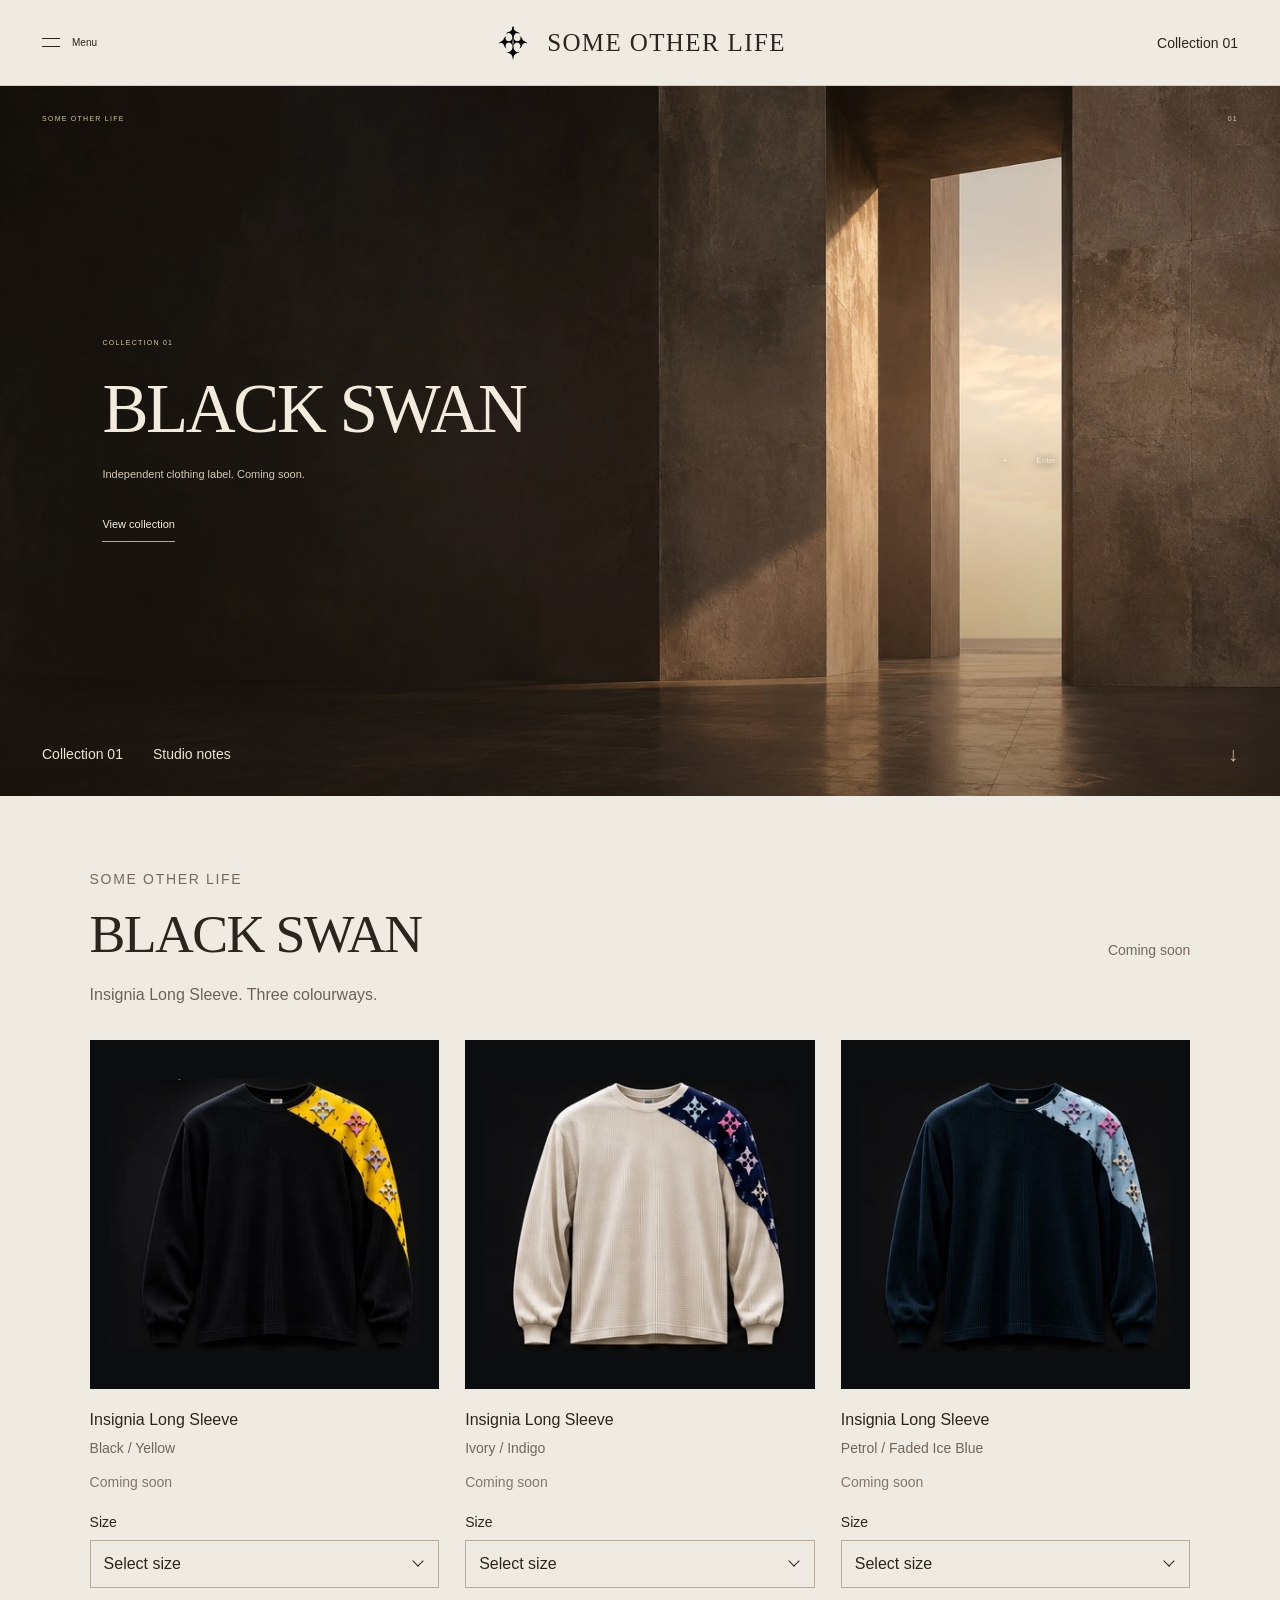
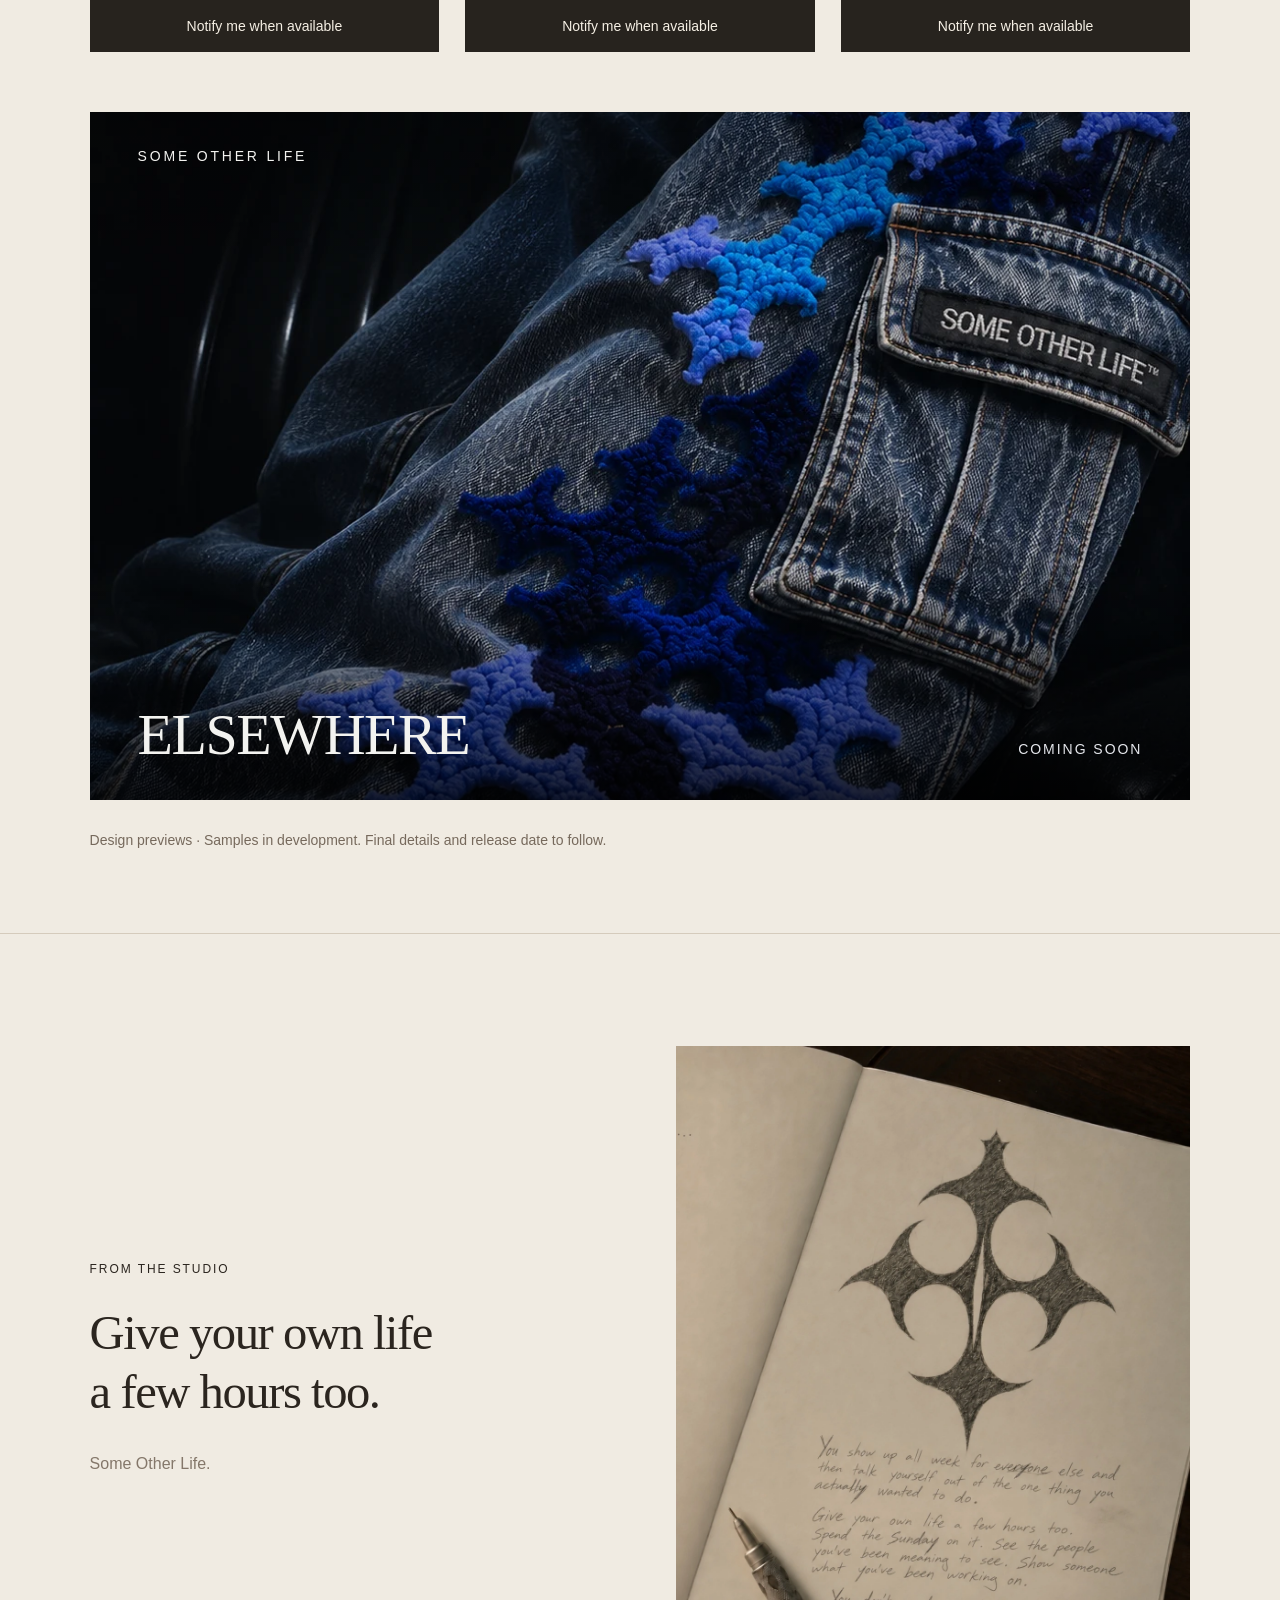
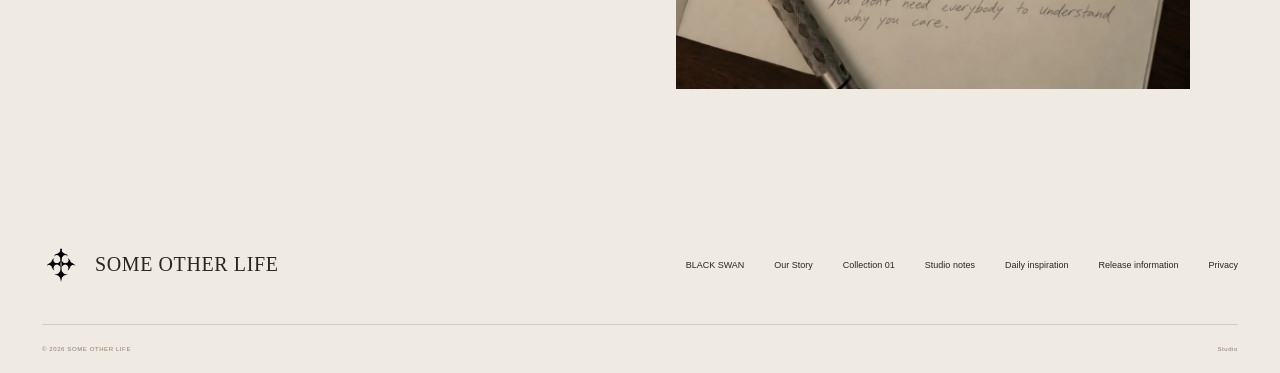
==== commit adf55418: "Tell founder story and reference related creative project naturally within editorial copy" ====
--- a/index.html
+++ b/index.html
@@ -1,4 +1,4 @@
 <!doctype html>
 <html lang="en"><head><meta charset="UTF-8"/><meta name="viewport" content="width=device-width,initial-scale=1.0"/><title>SOME OTHER LIFE — Independent Clothing Label</title><meta name="description" content="An independent clothing label. Collection 01 — BLACK SWAN."/><link rel="canonical" href="https://someotherlife.studio/"/><meta property="og:url" content="https://someotherlife.studio/"/><meta property="og:site_name" content="SOME OTHER LIFE"/><script type="application/ld+json">{"@context":"https://schema.org","@graph":[{"@type":"Organization","@id":"https://someotherlife.studio/#organization","name":"SOME OTHER LIFE","url":"https://someotherlife.studio/","logo":"https://someotherlife.studio/assets/official-insignia.png","description":"An independent clothing label. Collection 01 — BLACK SWAN.","email":"someotherlifetm@gmail.com","sameAs":["https://www.instagram.com/someotherlifestudio/"]},{"@type":"WebSite","@id":"https://someotherlife.studio/#website","name":"SOME OTHER LIFE","url":"https://someotherlife.studio/","publisher":{"@id":"https://someotherlife.studio/#organization"}}]}</script><link rel="icon" href="/favicon.png" type="image/png" sizes="256x256"/><meta property="og:title" content="SOME OTHER LIFE — Independent Clothing Label"/><meta property="og:description" content="An independent clothing label. Collection 01 — BLACK SWAN."/><meta property="og:image" content="https://someotherlife.studio/assets/social.jpg"/><meta property="og:type" content="website"/><meta name="twitter:card" content="summary_large_image"/>  <script type="module" crossorigin src="/assets/index-BWo45tri.js"></script>
   <link rel="stylesheet" crossorigin href="/assets/index-CnQUhE2J.css">
-</head><body class="antialiased"><div id="root"><link rel="preload" as="image" href="/assets/official-insignia.png"/><link rel="preload" as="image" href="/assets/entrance.webp" fetchPriority="high"/><a class="skip-link" href="#main">Skip to content</a><header class="site-header"><button class="nav-button menu-toggle" aria-label="Open menu" aria-haspopup="dialog"><span class="menu-lines" aria-hidden="true"></span><span>Menu</span></button><a class="brand" href="/" aria-label="Some Other Life home"><img class="brand-emblem" src="/assets/official-insignia.png" alt="" width="38" height="44"/><span>SOME OTHER LIFE</span></a><a class="nav-button shop-nav-link" href="#collection-preview">Collection 01</a></header><main id="main"><section class="hero scene-0" aria-labelledby="hero-title"><img class="hero-image" src="/assets/entrance.webp" alt="A warm stone doorway opening into golden light" width="1536" height="1024" fetchPriority="high"/><div class="hero-shade"></div><div class="hero-label"><span>SOME OTHER LIFE</span><span>01</span></div><div class="hero-copy"><p class="eyebrow">COLLECTION 01</p><h1 id="hero-title">BLACK SWAN</h1><p class="hero-description">Independent clothing label. Coming soon.</p><a class="hero-link" href="#collection-preview">View collection</a></div><button class="door-hotspot" aria-label="View Collection 01"><span aria-hidden="true">+</span><span>Enter</span></button><div class="hero-bottom"><nav class="shop-section-nav" aria-label="Explore"><a href="#collection-preview">Collection 01</a><a href="#studio-notes">Studio notes</a></nav><a href="#collection-preview" class="scroll-link" aria-label="Scroll to Collection 01">↓</a></div></section><section class="collection-shop section-wrap" id="collection-preview" aria-labelledby="collection-title"><div class="shop-heading"><div><p class="eyebrow">SOME OTHER LIFE</p><h2 id="collection-title">BLACK SWAN</h2></div><span class="shop-release-status">Coming soon</span></div><p class="shop-description">Insignia Long Sleeve. Three colourways.</p><div class="product-grid"><article class="product-card" aria-labelledby="product-black-yellow"><div class="product-square"><img src="/assets/collection-01-black-yellow.svg" alt="Insignia Long Sleeve design preview in black / yellow" width="330" height="290" loading="lazy" decoding="async"/></div><div class="product-info"><h3 id="product-black-yellow">Insignia Long Sleeve</h3><p class="product-colour">Black / Yellow</p><p class="product-availability">Coming soon</p><label class="product-size-label" for="size-black-yellow">Size</label><div class="product-size-wrap"><select id="size-black-yellow" aria-label="Size for Black / Yellow" aria-invalid="false"><option value="" disabled="" selected="">Select size</option><option value="XS">XS</option><option value="S">S</option><option value="M">M</option><option value="L">L</option><option value="XL">XL</option><option value="XXL">XXL</option></select></div><button type="button" class="product-notify" aria-expanded="false" aria-controls="availability-signup">Notify me when available</button></div></article><article class="product-card" aria-labelledby="product-ivory-indigo"><div class="product-square"><img src="/assets/collection-01-ivory-indigo.svg" alt="Insignia Long Sleeve design preview in ivory / indigo" width="330" height="290" loading="lazy" decoding="async"/></div><div class="product-info"><h3 id="product-ivory-indigo">Insignia Long Sleeve</h3><p class="product-colour">Ivory / Indigo</p><p class="product-availability">Coming soon</p><label class="product-size-label" for="size-ivory-indigo">Size</label><div class="product-size-wrap"><select id="size-ivory-indigo" aria-label="Size for Ivory / Indigo" aria-invalid="false"><option value="" disabled="" selected="">Select size</option><option value="XS">XS</option><option value="S">S</option><option value="M">M</option><option value="L">L</option><option value="XL">XL</option><option value="XXL">XXL</option></select></div><button type="button" class="product-notify" aria-expanded="false" aria-controls="availability-signup">Notify me when available</button></div></article><article class="product-card" aria-labelledby="product-petrol-ice"><div class="product-square"><img src="/assets/collection-01-petrol-ice.svg" alt="Insignia Long Sleeve design preview in petrol / faded ice blue" width="330" height="290" loading="lazy" decoding="async"/></div><div class="product-info"><h3 id="product-petrol-ice">Insignia Long Sleeve</h3><p class="product-colour">Petrol / Faded Ice Blue</p><p class="product-availability">Coming soon</p><label class="product-size-label" for="size-petrol-ice">Size</label><div class="product-size-wrap"><select id="size-petrol-ice" aria-label="Size for Petrol / Faded Ice Blue" aria-invalid="false"><option value="" disabled="" selected="">Select size</option><option value="XS">XS</option><option value="S">S</option><option value="M">M</option><option value="L">L</option><option value="XL">XL</option><option value="XXL">XXL</option></select></div><button type="button" class="product-notify" aria-expanded="false" aria-controls="availability-signup">Notify me when available</button></div></article></div><section class="denim-feature" aria-labelledby="elsewhere-title"><div class="denim-feature-visual"><img src="/assets/elsewhere-night-study-1120.webp" srcSet="/assets/elsewhere-night-study-640.webp 640w, /assets/elsewhere-night-study-1120.webp 1120w" sizes="(max-width: 700px) 100vw, 86vw" alt="A close detail of blue chenille insignia and washed-indigo cargo denim draped across black leather at night" width="1120" height="1400" loading="lazy" decoding="async"/></div><div class="denim-feature-content"><p class="denim-feature-index">SOME OTHER LIFE</p><div class="denim-feature-bottom"><h3 id="elsewhere-title">ELSEWHERE</h3><p class="denim-feature-coming">COMING SOON</p></div></div></section><p class="shop-preview-note">Design previews · Samples in development. Final details and release date to follow.</p></section><section class="studio-notes section-wrap" id="studio-notes" aria-labelledby="notes-title"><div class="studio-note-copy"><p class="eyebrow">FROM THE STUDIO</p><h2 id="notes-title">Give your own life<br/>a few hours too.</h2><p>Some Other Life.</p></div><img class="studio-notes-image" src="/assets/studio-notes.webp" alt="An open notebook with a sketch of the Some Other Life emblem" width="1122" height="1402" loading="lazy" decoding="async"/></section></main><footer class="site-footer"><a class="footer-brand" href="#" aria-label="Some Other Life, back to top"><img src="/assets/official-insignia.png" alt="" width="38" height="44"/>SOME OTHER LIFE</a><nav aria-label="Footer"><a href="/black-swan.html">BLACK SWAN</a><a href="/about.html">The Studio</a><a href="#collection-preview">Collection 01</a><a href="#studio-notes">Studio notes</a><button>Daily inspiration</button><button>Release information</button><button>Privacy</button></nav><div class="footer-bottom"><span>© <!-- -->2026<!-- --> SOME OTHER LIFE</span><a href="/studio">Studio</a></div></footer><details class="daily-note" id="daily-note"><summary class="daily-note-trigger" aria-label="Daily inspiration"><img class="daily-note-emblem" src="/assets/official-insignia.png" alt="" width="32" height="32"/><span class="daily-note-meta"><span class="daily-note-label">DAILY INSPIRATION</span><span class="daily-note-person">VIRGIL ABLOH</span></span><span class="daily-note-expand" aria-hidden="true">+</span></summary><div class="daily-note-content"><div class="daily-note-date"><time>A new note each day</time></div><p class="daily-note-kind">A REFLECTION ON VIRGIL ABLOH</p><blockquote>The world you&#x27;re looking for might not exist yet. You don&#x27;t have to wait for someone to invite you into it. Build the version you&#x27;ve been imagining, make the details mean something, and trust that one day somebody else will find a piece of themselves in what you created.</blockquote><p class="daily-note-influence">VIRGIL ABLOH — “You can do it, too.”</p><div class="daily-note-credit"><span>WORDS / <strong>SOME OTHER LIFE</strong></span><a href="https://d3uqg2ap1kpnl9.cloudfront.net/wp-content/uploads/2022/01/21104954/shownotes_FW22_def_1.pdf" target="_blank" rel="noopener noreferrer">View source</a></div><p class="daily-note-schedule">New at midnight · Queensland time</p></div></details><dialog class="menu-dialog" aria-labelledby="menu-title"><div class="menu-panel"><div class="dialog-top"><span id="menu-title" class="eyebrow">SOME OTHER LIFE</span><button class="icon-button" aria-label="Close menu"><svg aria-hidden="true" width="22" height="22" viewBox="0 0 24 24"><path d="m5 5 14 14M19 5 5 19" stroke="currentColor" stroke-width="1.2"></path></svg></button></div><nav aria-label="Main navigation"><a href="#collection-preview">Collection 01</a><a href="#studio-notes">Studio notes</a><button>Daily inspiration</button></nav></div></dialog><dialog class="info-dialog" aria-labelledby="info-title"><div class="info-content"><div class="dialog-top"><span class="eyebrow">SOME OTHER LIFE</span><button class="icon-button" aria-label="Close information"><svg aria-hidden="true" width="22" height="22" viewBox="0 0 24 24"><path d="m5 5 14 14M19 5 5 19" stroke="currentColor" stroke-width="1.2"></path></svg></button></div><h2 id="info-title">Collection 01</h2><p>Collection 01 is in development. The release date, final prices and details will be announced before orders open.</p><p>An availability signup does not reserve a garment or create an order.</p><button class="product-notify">View collection</button></div></dialog></div></body></html>
+</head><body class="antialiased"><div id="root"><link rel="preload" as="image" href="/assets/official-insignia.png"/><link rel="preload" as="image" href="/assets/entrance.webp" fetchPriority="high"/><a class="skip-link" href="#main">Skip to content</a><header class="site-header"><button class="nav-button menu-toggle" aria-label="Open menu" aria-haspopup="dialog"><span class="menu-lines" aria-hidden="true"></span><span>Menu</span></button><a class="brand" href="/" aria-label="Some Other Life home"><img class="brand-emblem" src="/assets/official-insignia.png" alt="" width="38" height="44"/><span>SOME OTHER LIFE</span></a><a class="nav-button shop-nav-link" href="#collection-preview">Collection 01</a></header><main id="main"><section class="hero scene-0" aria-labelledby="hero-title"><img class="hero-image" src="/assets/entrance.webp" alt="A warm stone doorway opening into golden light" width="1536" height="1024" fetchPriority="high"/><div class="hero-shade"></div><div class="hero-label"><span>SOME OTHER LIFE</span><span>01</span></div><div class="hero-copy"><p class="eyebrow">COLLECTION 01</p><h1 id="hero-title">BLACK SWAN</h1><p class="hero-description">Independent clothing label. Coming soon.</p><a class="hero-link" href="#collection-preview">View collection</a></div><button class="door-hotspot" aria-label="View Collection 01"><span aria-hidden="true">+</span><span>Enter</span></button><div class="hero-bottom"><nav class="shop-section-nav" aria-label="Explore"><a href="#collection-preview">Collection 01</a><a href="#studio-notes">Studio notes</a></nav><a href="#collection-preview" class="scroll-link" aria-label="Scroll to Collection 01">↓</a></div></section><section class="collection-shop section-wrap" id="collection-preview" aria-labelledby="collection-title"><div class="shop-heading"><div><p class="eyebrow">SOME OTHER LIFE</p><h2 id="collection-title">BLACK SWAN</h2></div><span class="shop-release-status">Coming soon</span></div><p class="shop-description">Insignia Long Sleeve. Three colourways.</p><div class="product-grid"><article class="product-card" aria-labelledby="product-black-yellow"><div class="product-square"><img src="/assets/collection-01-black-yellow.svg" alt="Insignia Long Sleeve design preview in black / yellow" width="330" height="290" loading="lazy" decoding="async"/></div><div class="product-info"><h3 id="product-black-yellow">Insignia Long Sleeve</h3><p class="product-colour">Black / Yellow</p><p class="product-availability">Coming soon</p><label class="product-size-label" for="size-black-yellow">Size</label><div class="product-size-wrap"><select id="size-black-yellow" aria-label="Size for Black / Yellow" aria-invalid="false"><option value="" disabled="" selected="">Select size</option><option value="XS">XS</option><option value="S">S</option><option value="M">M</option><option value="L">L</option><option value="XL">XL</option><option value="XXL">XXL</option></select></div><button type="button" class="product-notify" aria-expanded="false" aria-controls="availability-signup">Notify me when available</button></div></article><article class="product-card" aria-labelledby="product-ivory-indigo"><div class="product-square"><img src="/assets/collection-01-ivory-indigo.svg" alt="Insignia Long Sleeve design preview in ivory / indigo" width="330" height="290" loading="lazy" decoding="async"/></div><div class="product-info"><h3 id="product-ivory-indigo">Insignia Long Sleeve</h3><p class="product-colour">Ivory / Indigo</p><p class="product-availability">Coming soon</p><label class="product-size-label" for="size-ivory-indigo">Size</label><div class="product-size-wrap"><select id="size-ivory-indigo" aria-label="Size for Ivory / Indigo" aria-invalid="false"><option value="" disabled="" selected="">Select size</option><option value="XS">XS</option><option value="S">S</option><option value="M">M</option><option value="L">L</option><option value="XL">XL</option><option value="XXL">XXL</option></select></div><button type="button" class="product-notify" aria-expanded="false" aria-controls="availability-signup">Notify me when available</button></div></article><article class="product-card" aria-labelledby="product-petrol-ice"><div class="product-square"><img src="/assets/collection-01-petrol-ice.svg" alt="Insignia Long Sleeve design preview in petrol / faded ice blue" width="330" height="290" loading="lazy" decoding="async"/></div><div class="product-info"><h3 id="product-petrol-ice">Insignia Long Sleeve</h3><p class="product-colour">Petrol / Faded Ice Blue</p><p class="product-availability">Coming soon</p><label class="product-size-label" for="size-petrol-ice">Size</label><div class="product-size-wrap"><select id="size-petrol-ice" aria-label="Size for Petrol / Faded Ice Blue" aria-invalid="false"><option value="" disabled="" selected="">Select size</option><option value="XS">XS</option><option value="S">S</option><option value="M">M</option><option value="L">L</option><option value="XL">XL</option><option value="XXL">XXL</option></select></div><button type="button" class="product-notify" aria-expanded="false" aria-controls="availability-signup">Notify me when available</button></div></article></div><section class="denim-feature" aria-labelledby="elsewhere-title"><div class="denim-feature-visual"><img src="/assets/elsewhere-night-study-1120.webp" srcSet="/assets/elsewhere-night-study-640.webp 640w, /assets/elsewhere-night-study-1120.webp 1120w" sizes="(max-width: 700px) 100vw, 86vw" alt="A close detail of blue chenille insignia and washed-indigo cargo denim draped across black leather at night" width="1120" height="1400" loading="lazy" decoding="async"/></div><div class="denim-feature-content"><p class="denim-feature-index">SOME OTHER LIFE</p><div class="denim-feature-bottom"><h3 id="elsewhere-title">ELSEWHERE</h3><p class="denim-feature-coming">COMING SOON</p></div></div></section><p class="shop-preview-note">Design previews · Samples in development. Final details and release date to follow.</p></section><section class="studio-notes section-wrap" id="studio-notes" aria-labelledby="notes-title"><div class="studio-note-copy"><p class="eyebrow">FROM THE STUDIO</p><h2 id="notes-title">Give your own life<br/>a few hours too.</h2><p>Some Other Life.</p></div><img class="studio-notes-image" src="/assets/studio-notes.webp" alt="An open notebook with a sketch of the Some Other Life emblem" width="1122" height="1402" loading="lazy" decoding="async"/></section></main><footer class="site-footer"><a class="footer-brand" href="#" aria-label="Some Other Life, back to top"><img src="/assets/official-insignia.png" alt="" width="38" height="44"/>SOME OTHER LIFE</a><nav aria-label="Footer"><a href="/black-swan.html">BLACK SWAN</a><a href="/about.html">Our Story</a><a href="#collection-preview">Collection 01</a><a href="#studio-notes">Studio notes</a><button>Daily inspiration</button><button>Release information</button><button>Privacy</button></nav><div class="footer-bottom"><span>© <!-- -->2026<!-- --> SOME OTHER LIFE</span><a href="/studio">Studio</a></div></footer><details class="daily-note" id="daily-note"><summary class="daily-note-trigger" aria-label="Daily inspiration"><img class="daily-note-emblem" src="/assets/official-insignia.png" alt="" width="32" height="32"/><span class="daily-note-meta"><span class="daily-note-label">DAILY INSPIRATION</span><span class="daily-note-person">VIRGIL ABLOH</span></span><span class="daily-note-expand" aria-hidden="true">+</span></summary><div class="daily-note-content"><div class="daily-note-date"><time>A new note each day</time></div><p class="daily-note-kind">A REFLECTION ON VIRGIL ABLOH</p><blockquote>The world you&#x27;re looking for might not exist yet. You don&#x27;t have to wait for someone to invite you into it. Build the version you&#x27;ve been imagining, make the details mean something, and trust that one day somebody else will find a piece of themselves in what you created.</blockquote><p class="daily-note-influence">VIRGIL ABLOH — “You can do it, too.”</p><div class="daily-note-credit"><span>WORDS / <strong>SOME OTHER LIFE</strong></span><a href="https://d3uqg2ap1kpnl9.cloudfront.net/wp-content/uploads/2022/01/21104954/shownotes_FW22_def_1.pdf" target="_blank" rel="noopener noreferrer">View source</a></div><p class="daily-note-schedule">New at midnight · Queensland time</p></div></details><dialog class="menu-dialog" aria-labelledby="menu-title"><div class="menu-panel"><div class="dialog-top"><span id="menu-title" class="eyebrow">SOME OTHER LIFE</span><button class="icon-button" aria-label="Close menu"><svg aria-hidden="true" width="22" height="22" viewBox="0 0 24 24"><path d="m5 5 14 14M19 5 5 19" stroke="currentColor" stroke-width="1.2"></path></svg></button></div><nav aria-label="Main navigation"><a href="#collection-preview">Collection 01</a><a href="#studio-notes">Studio notes</a><button>Daily inspiration</button></nav></div></dialog><dialog class="info-dialog" aria-labelledby="info-title"><div class="info-content"><div class="dialog-top"><span class="eyebrow">SOME OTHER LIFE</span><button class="icon-button" aria-label="Close information"><svg aria-hidden="true" width="22" height="22" viewBox="0 0 24 24"><path d="m5 5 14 14M19 5 5 19" stroke="currentColor" stroke-width="1.2"></path></svg></button></div><h2 id="info-title">Collection 01</h2><p>Collection 01 is in development. The release date, final prices and details will be announced before orders open.</p><p>An availability signup does not reserve a garment or create an order.</p><button class="product-notify">View collection</button></div></dialog></div></body></html>
